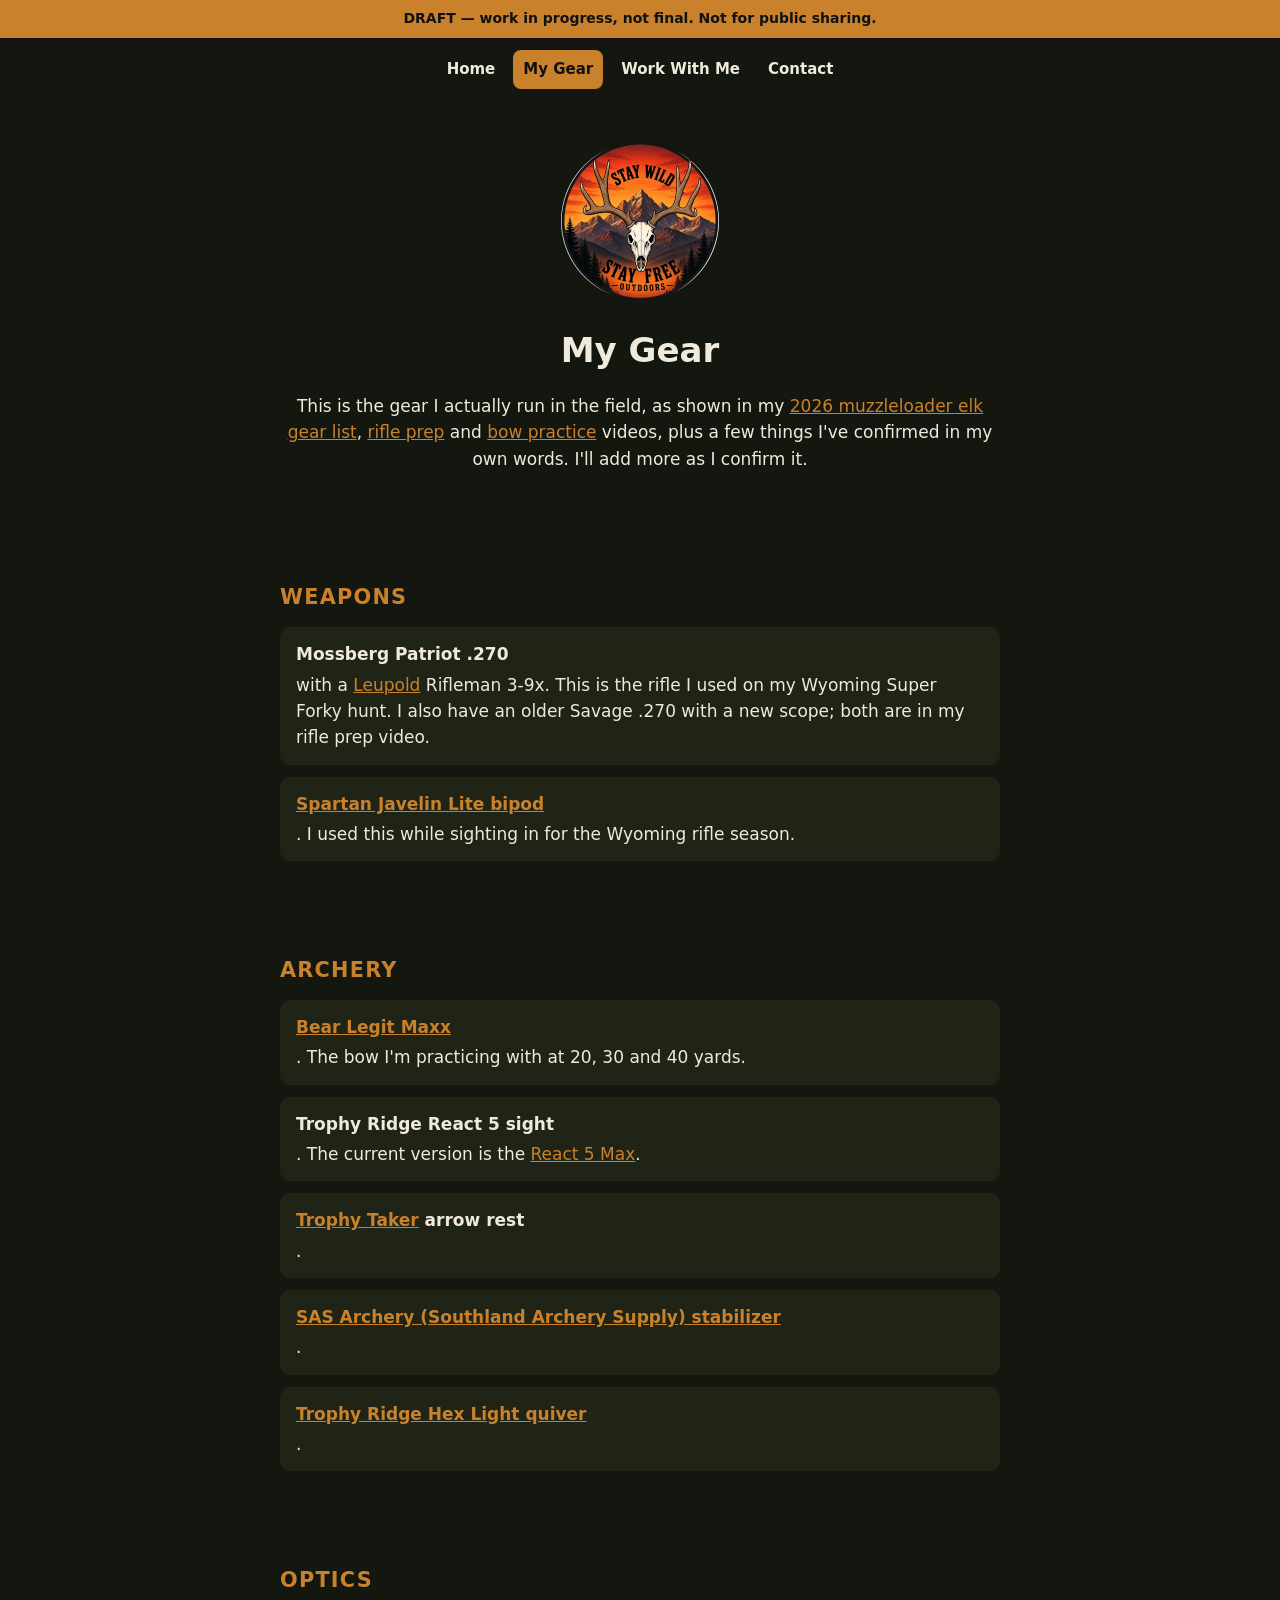
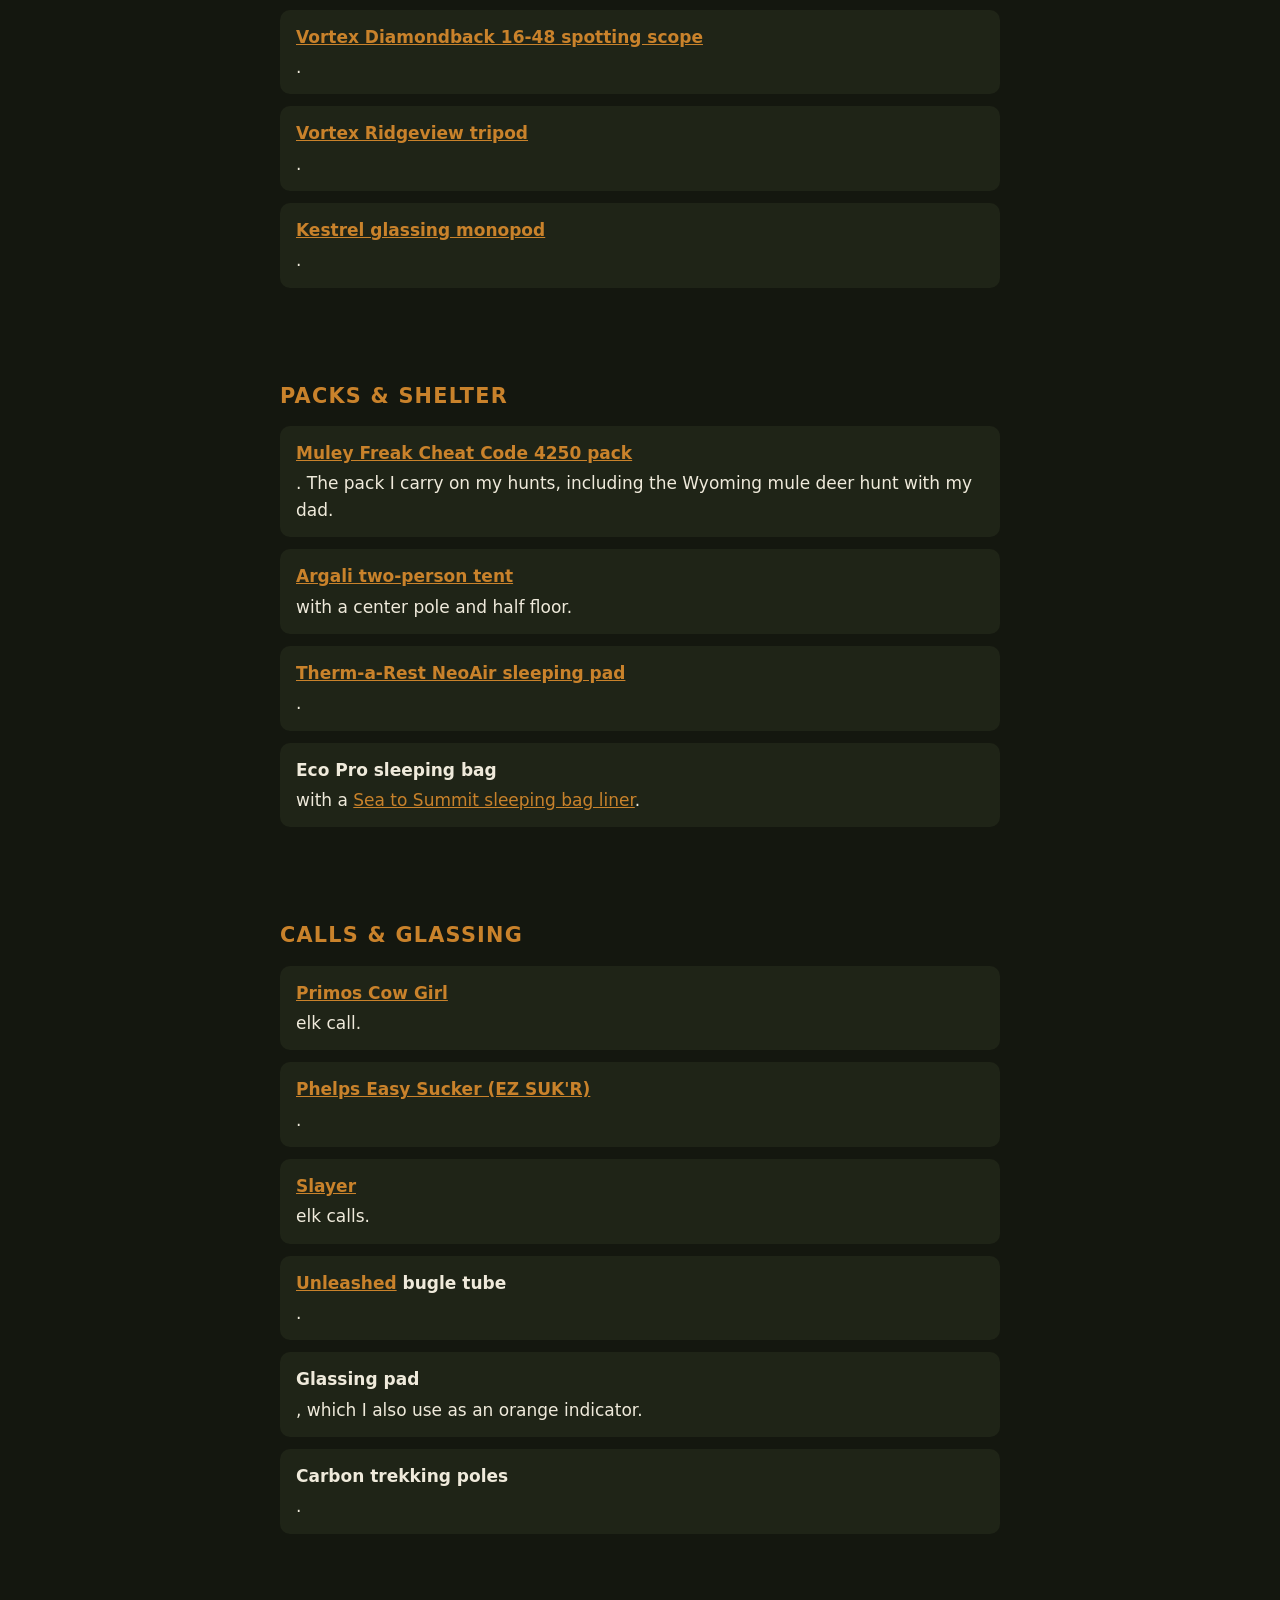
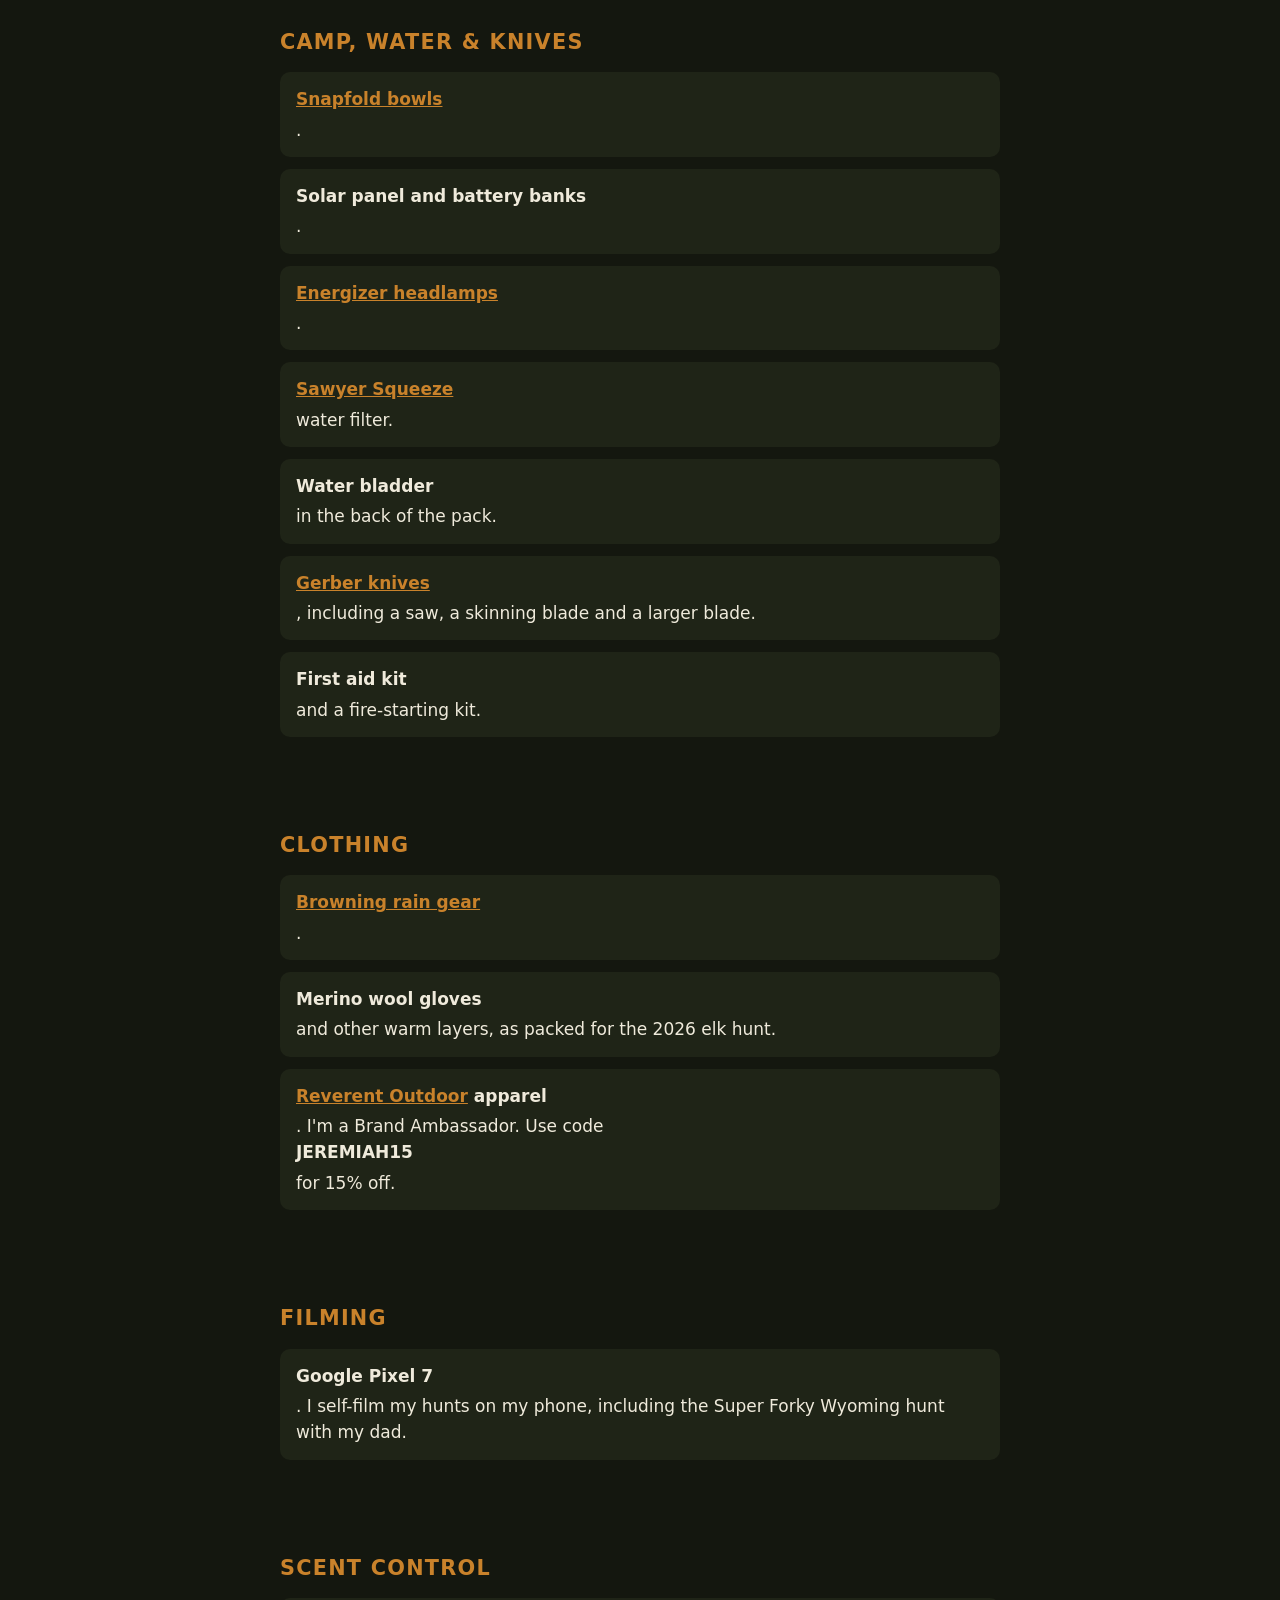
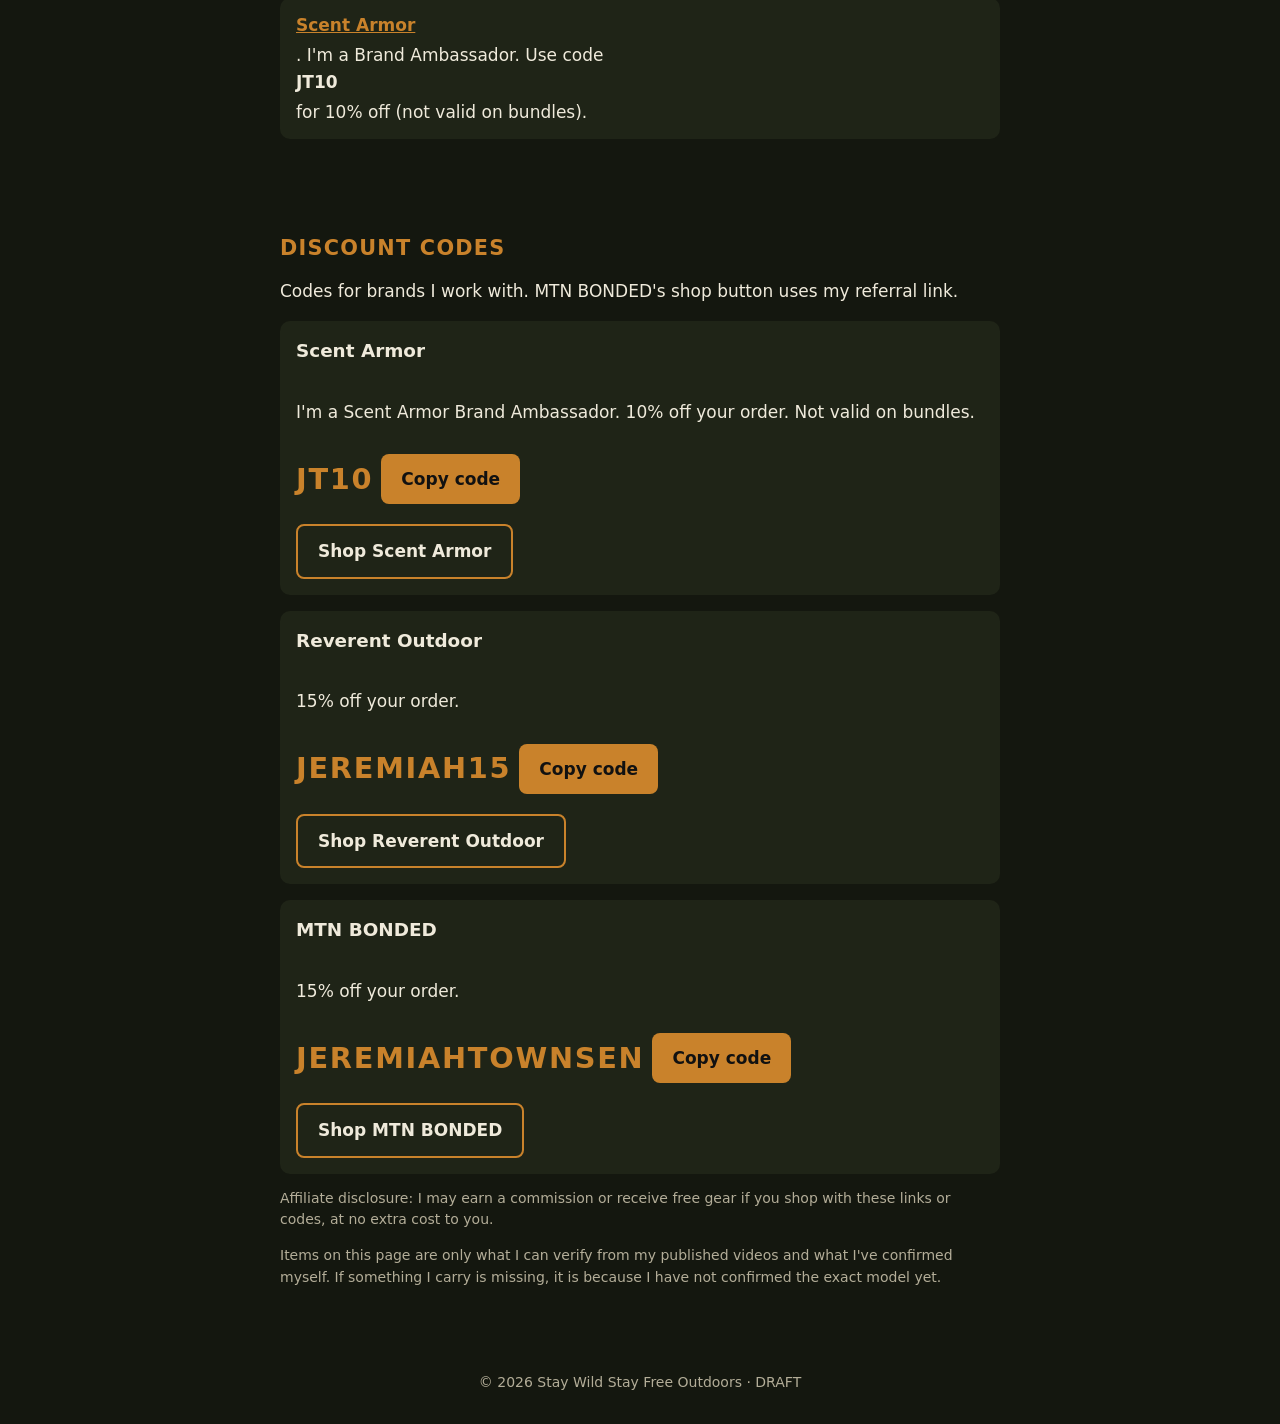
==== gear.html @ 6580c659 "Add My Gear and Work With Me pages, and tighten the draft site Add gear.html with only field-verifie" ====
<!doctype html>
<html lang="en"><head>
<meta charset="utf-8">
<meta name="viewport" content="width=device-width,initial-scale=1">
<meta name="robots" content="noindex">
<title>My Gear — Stay Wild Stay Free Outdoors — DRAFT</title>
<meta name="description" content="The rifle, bow, pack, optics and camp gear Jeremiah Townsend actually uses on DIY elk and mule deer hunts.">
<link rel="icon" href="img/favicon.ico" sizes="any">
<link rel="icon" type="image/png" href="img/favicon-32.png" sizes="32x32">
<link rel="apple-touch-icon" href="img/apple-touch-icon.png">
<link rel="stylesheet" href="styles.css">
<meta property="og:type" content="website">
<meta property="og:title" content="My Gear — Stay Wild Stay Free Outdoors — DRAFT">
<meta property="og:description" content="The rifle, bow, pack, optics and camp gear Jeremiah Townsend actually uses on DIY elk and mule deer hunts.">
<meta property="og:url" content="https://jeremiahtownsend50-ui.github.io/swsf-site/gear.html">
<meta property="og:image" content="https://jeremiahtownsend50-ui.github.io/swsf-site/img/og.jpg">
<meta name="twitter:card" content="summary_large_image">
<meta name="twitter:title" content="My Gear — Stay Wild Stay Free Outdoors — DRAFT">
<meta name="twitter:description" content="The rifle, bow, pack, optics and camp gear Jeremiah Townsend actually uses on DIY elk and mule deer hunts.">
<meta name="twitter:image" content="https://jeremiahtownsend50-ui.github.io/swsf-site/img/og.jpg">
</head><body>
<div class="draft">DRAFT — work in progress, not final. Not for public sharing.</div>
<nav class="nav" aria-label="Main">
<a href="index.html">Home</a>
<a href="gear.html" aria-current="page">My Gear</a>
<a href="sponsors.html">Work With Me</a>
<a href="index.html#contact">Contact</a>
</nav>
<header class="page brand-mark">
<picture>
<source type="image/webp" srcset="img/logo.webp">
<img src="img/logo.jpg" alt="Stay Wild Stay Free Outdoors logo" width="320" height="320">
</picture>
<h1>My Gear</h1>
<p>This is the gear I actually run in the field, as shown in my <a href="https://www.youtube.com/watch?v=Pawm9OdRmcU">2026 muzzleloader elk gear list</a>, <a href="https://www.youtube.com/watch?v=yrJYwgdZCUI">rifle prep</a> and <a href="https://www.youtube.com/watch?v=UMxzw-FDoP0">bow practice</a> videos, plus a few things I've confirmed in my own words. I'll add more as I confirm it.</p>
</header>

<section id="weapons"><h2>Weapons</h2>
<ul class="gear-list">
<li><strong>Mossberg Patriot .270</strong> with a <a href="https://www.leupold.com/">Leupold</a> Rifleman 3-9x. This is the rifle I used on my Wyoming Super Forky hunt. I also have an older Savage .270 with a new scope; both are in my rifle prep video.</li>
<li><strong><a href="https://javelinbipod.com/products/javelin-lite">Spartan Javelin Lite bipod</a></strong>. I used this while sighting in for the Wyoming rifle season.</li>
</ul>
</section>

<section id="archery"><h2>Archery</h2>
<ul class="gear-list">
<li><strong><a href="https://www.beararchery.com/products/bear-archery-legit-maxx-rth-compound-bow">Bear Legit Maxx</a></strong>. The bow I'm practicing with at 20, 30 and 40 yards.</li>
<li><strong>Trophy Ridge React 5 sight</strong>. The current version is the <a href="https://www.beararchery.com/products/trophy-ridge-react-5-max-bow-sight">React 5 Max</a>.</li>
<li><strong><a href="https://trophytaker.com/">Trophy Taker</a> arrow rest</strong>.</li>
<li><strong><a href="https://www.southlandarchery.com/collections/bow-stabilizers">SAS Archery (Southland Archery Supply) stabilizer</a></strong>.</li>
<li><strong><a href="https://www.beararchery.com/products/trophy-ridge-hex-light-arrow-quiver">Trophy Ridge Hex Light quiver</a></strong>.</li>
</ul>
</section>

<section id="optics"><h2>Optics</h2>
<ul class="gear-list">
<li><strong><a href="https://vortexoptics.com/diamondback-hd-16-48x65-straight.html">Vortex Diamondback 16-48 spotting scope</a></strong>.</li>
<li><strong><a href="https://vortexoptics.com/ridgeview-carbon-tripod.html">Vortex Ridgeview tripod</a></strong>.</li>
<li><strong><a href="https://kestrelglassingsystems.com/kestrel-system/">Kestrel glassing monopod</a></strong>.</li>
</ul>
</section>

<section id="packs"><h2>Packs &amp; Shelter</h2>
<ul class="gear-list">
<li><strong><a href="https://muleyfreak.com/products/cheat-code-hunting-backpack">Muley Freak Cheat Code 4250 pack</a></strong>. The pack I carry on my hunts, including the Wyoming mule deer hunt with my dad.</li>
<li><strong><a href="https://argalioutdoors.com/products/rincon-2p-tent">Argali two-person tent</a></strong> with a center pole and half floor.</li>
<li><strong><a href="https://cascadedesigns.com/collections/sleeping-pads-neoair">Therm-a-Rest NeoAir sleeping pad</a></strong>.</li>
<li><strong>Eco Pro sleeping bag</strong> with a <a href="https://seatosummit.com/collections/sleeping-bag-liners">Sea to Summit sleeping bag liner</a>.</li>
</ul>
</section>

<section id="calls"><h2>Calls &amp; Glassing</h2>
<ul class="gear-list">
<li><strong><a href="https://www.primos.com/products/cow-girl-elk-call">Primos Cow Girl</a></strong> elk call.</li>
<li><strong><a href="https://phelpsgamecalls.com/collections/ez-sukr">Phelps Easy Sucker (EZ SUK'R)</a></strong>.</li>
<li><strong><a href="https://www.slayercalls.com/">Slayer</a></strong> elk calls.</li>
<li><strong><a href="https://unleashedoutdoors.com/">Unleashed</a> bugle tube</strong>.</li>
<li><strong>Glassing pad</strong>, which I also use as an orange indicator.</li>
<li><strong>Carbon trekking poles</strong>.</li>
</ul>
</section>

<section id="camp"><h2>Camp, Water &amp; Knives</h2>
<ul class="gear-list">
<li><strong><a href="https://coghlans.com/products/snapfold-bowls">Snapfold bowls</a></strong>.</li>
<li><strong>Solar panel and battery banks</strong>.</li>
<li><strong><a href="https://energizer.com/lightings/">Energizer headlamps</a></strong>.</li>
<li><strong><a href="https://www.sawyer.com/product/squeeze-water-filter-system">Sawyer Squeeze</a></strong> water filter.</li>
<li><strong>Water bladder</strong> in the back of the pack.</li>
<li><strong><a href="https://gerbergear.com/">Gerber knives</a></strong>, including a saw, a skinning blade and a larger blade.</li>
<li><strong>First aid kit</strong> and a fire-starting kit.</li>
</ul>
</section>

<section id="clothing"><h2>Clothing</h2>
<ul class="gear-list">
<li><strong><a href="https://www.browning.com/">Browning rain gear</a></strong>.</li>
<li><strong>Merino wool gloves</strong> and other warm layers, as packed for the 2026 elk hunt.</li>
<li><strong><a href="https://reverentoutdoor.com">Reverent Outdoor</a> apparel</strong>. I'm a Brand Ambassador. Use code <strong>JEREMIAH15</strong> for 15% off.</li>
</ul>
</section>

<section id="filming"><h2>Filming</h2>
<ul class="gear-list">
<li><strong>Google Pixel 7</strong>. I self-film my hunts on my phone, including the Super Forky Wyoming hunt with my dad.</li>
</ul>
</section>

<section id="scent"><h2>Scent Control</h2>
<ul class="gear-list">
<li><strong><a href="https://scentarmor.com">Scent Armor</a></strong>. I'm a Brand Ambassador. Use code <strong>JT10</strong> for 10% off (not valid on bundles).</li>
</ul>
</section>

<section id="codes"><h2>Discount Codes</h2>
<p>Codes for brands I work with. MTN BONDED's shop button uses my referral link.</p>
<div class="grid codes">
<div class="box code-card">
<h3>Scent Armor</h3>
<p>I'm a Scent Armor Brand Ambassador. 10% off your order. Not valid on bundles.</p>
<div class="code-row">
<div class="code">JT10</div>
<button type="button" class="btn" data-code="JT10">Copy code</button>
</div>
<a class="btn alt shop" href="https://scentarmor.com">Shop Scent Armor</a>
</div>
<div class="box code-card">
<h3>Reverent Outdoor</h3>
<p>15% off your order.</p>
<div class="code-row">
<div class="code">JEREMIAH15</div>
<button type="button" class="btn" data-code="JEREMIAH15">Copy code</button>
</div>
<a class="btn alt shop" href="https://reverentoutdoor.com">Shop Reverent Outdoor</a>
</div>
<div class="box code-card">
<h3>MTN BONDED</h3>
<p>15% off your order.</p>
<div class="code-row">
<div class="code">JEREMIAHTOWNSEN</div>
<button type="button" class="btn" data-code="JEREMIAHTOWNSEN">Copy code</button>
</div>
<a class="btn alt shop" href="https://mtnbonded.com/?ref=JEREMIAHTOWNSEND">Shop MTN BONDED</a>
</div>
</div>
<p class="small">Affiliate disclosure: I may earn a commission or receive free gear if you shop with these links or codes, at no extra cost to you.</p>

<p class="small note">Items on this page are only what I can verify from my published videos and what I've confirmed myself. If something I carry is missing, it is because I have not confirmed the exact model yet.</p>
</section>
<footer>© 2026 Stay Wild Stay Free Outdoors · DRAFT</footer>
<script>
document.querySelectorAll("[data-code]").forEach(function(btn){
  btn.addEventListener("click", function(){
    var code = btn.getAttribute("data-code");
    var label = btn.textContent;
    function done(){
      btn.textContent = "Copied!";
      btn.setAttribute("aria-live", "polite");
      setTimeout(function(){ btn.textContent = label; }, 1600);
    }
    function fallback(){
      var ta = document.createElement("textarea");
      ta.value = code;
      ta.setAttribute("readonly", "");
      ta.style.position = "fixed";
      ta.style.left = "-9999px";
      document.body.appendChild(ta);
      ta.select();
      try { if (document.execCommand("copy")) done(); } catch (e) {}
      document.body.removeChild(ta);
    }
    if (navigator.clipboard && navigator.clipboard.writeText) {
      navigator.clipboard.writeText(code).then(done).catch(fallback);
    } else {
      fallback();
    }
  });
});
</script>
</body></html>
---- styles.css ----
/* Stay Wild Stay Free Outdoors — shared draft styles */
:root{--bg:#14170f;--card:#1f2417;--ink:#efeadb;--mute:#b3ad98;--acc:#c9822b}
*{box-sizing:border-box}
body{margin:0;font:17px/1.55 system-ui,sans-serif;background:var(--bg);color:var(--ink)}
.draft{background:var(--acc);color:#111;text-align:center;padding:8px 12px;font-weight:700;font-size:14px}
.nav{display:flex;flex-wrap:wrap;justify-content:center;gap:4px 8px;padding:12px 20px;max-width:760px;margin:auto}
.nav a{color:var(--ink);text-decoration:none;font-weight:700;font-size:15px;padding:8px 10px;border-radius:8px}
.nav a:hover{color:var(--acc)}
.nav a[aria-current="page"]{color:#111;background:var(--acc)}
section,header.page{padding:40px 20px;max-width:760px;margin:auto}
h1,h2{line-height:1.15}
h2{color:var(--acc);text-transform:uppercase;letter-spacing:.06em;font-size:1.3rem}
h3{margin:0 0 8px;font-size:1.15rem}
.hero{text-align:center;padding:30px 20px 40px;max-width:760px;margin:auto}
.hero img,.brand-mark img{width:min(320px,80%);height:auto}
.brand-mark{text-align:center;padding:24px 20px 0;max-width:760px;margin:auto}
.brand-mark img{width:min(160px,50%)}
.btn{display:inline-block;background:var(--acc);color:#111;padding:12px 20px;border-radius:8px;font:inherit;font-weight:700;text-decoration:none;margin:6px 4px;border:0;cursor:pointer}
.btn.alt{background:transparent;color:var(--ink);border:2px solid var(--acc)}
.grid{display:grid;gap:16px;grid-template-columns:1fr}
@media(min-width:600px){.grid{grid-template-columns:1fr 1fr}}
.card{background:var(--card);border-radius:10px;overflow:hidden;color:inherit;text-decoration:none;display:block;padding:0}
.card img{width:100%;height:auto;display:block;aspect-ratio:16/9;object-fit:cover;background:#2a3122}
.card span{display:block;padding:10px 12px;font-size:15px}
.box{background:var(--card);border-radius:10px;padding:16px}
.code{font-size:clamp(1.15rem,4.5vw,1.8rem);font-weight:800;color:var(--acc);letter-spacing:.06em;overflow-wrap:anywhere}
.codes{grid-template-columns:1fr}
.code-card{display:flex;flex-direction:column;gap:8px}
.code-row{display:flex;flex-wrap:wrap;align-items:center;gap:8px;margin:4px 0}
.code-row .btn{margin:0;min-height:44px}
.code-card .shop{margin:8px 0 0;align-self:flex-start;min-height:44px}
table{width:100%;border-collapse:collapse}
td{padding:8px 0;border-bottom:1px solid #333}
td:last-child{text-align:right;font-weight:700}
td.date{font-weight:400;color:var(--mute);font-size:14px;text-align:right;white-space:nowrap}
.small{color:var(--mute);font-size:14px}
a{color:var(--acc)}
footer{text-align:center;padding:30px 20px;color:var(--mute);font-size:14px}
.gear-list{list-style:none;margin:0;padding:0;display:grid;gap:12px}
.gear-list li{background:var(--card);border-radius:10px;padding:14px 16px}
.gear-list strong{display:block;margin-bottom:4px}
.note{margin-top:8px}
.offer-list,.plain-list{padding-left:1.2em}
.offer-list li,.plain-list li{margin:8px 0}
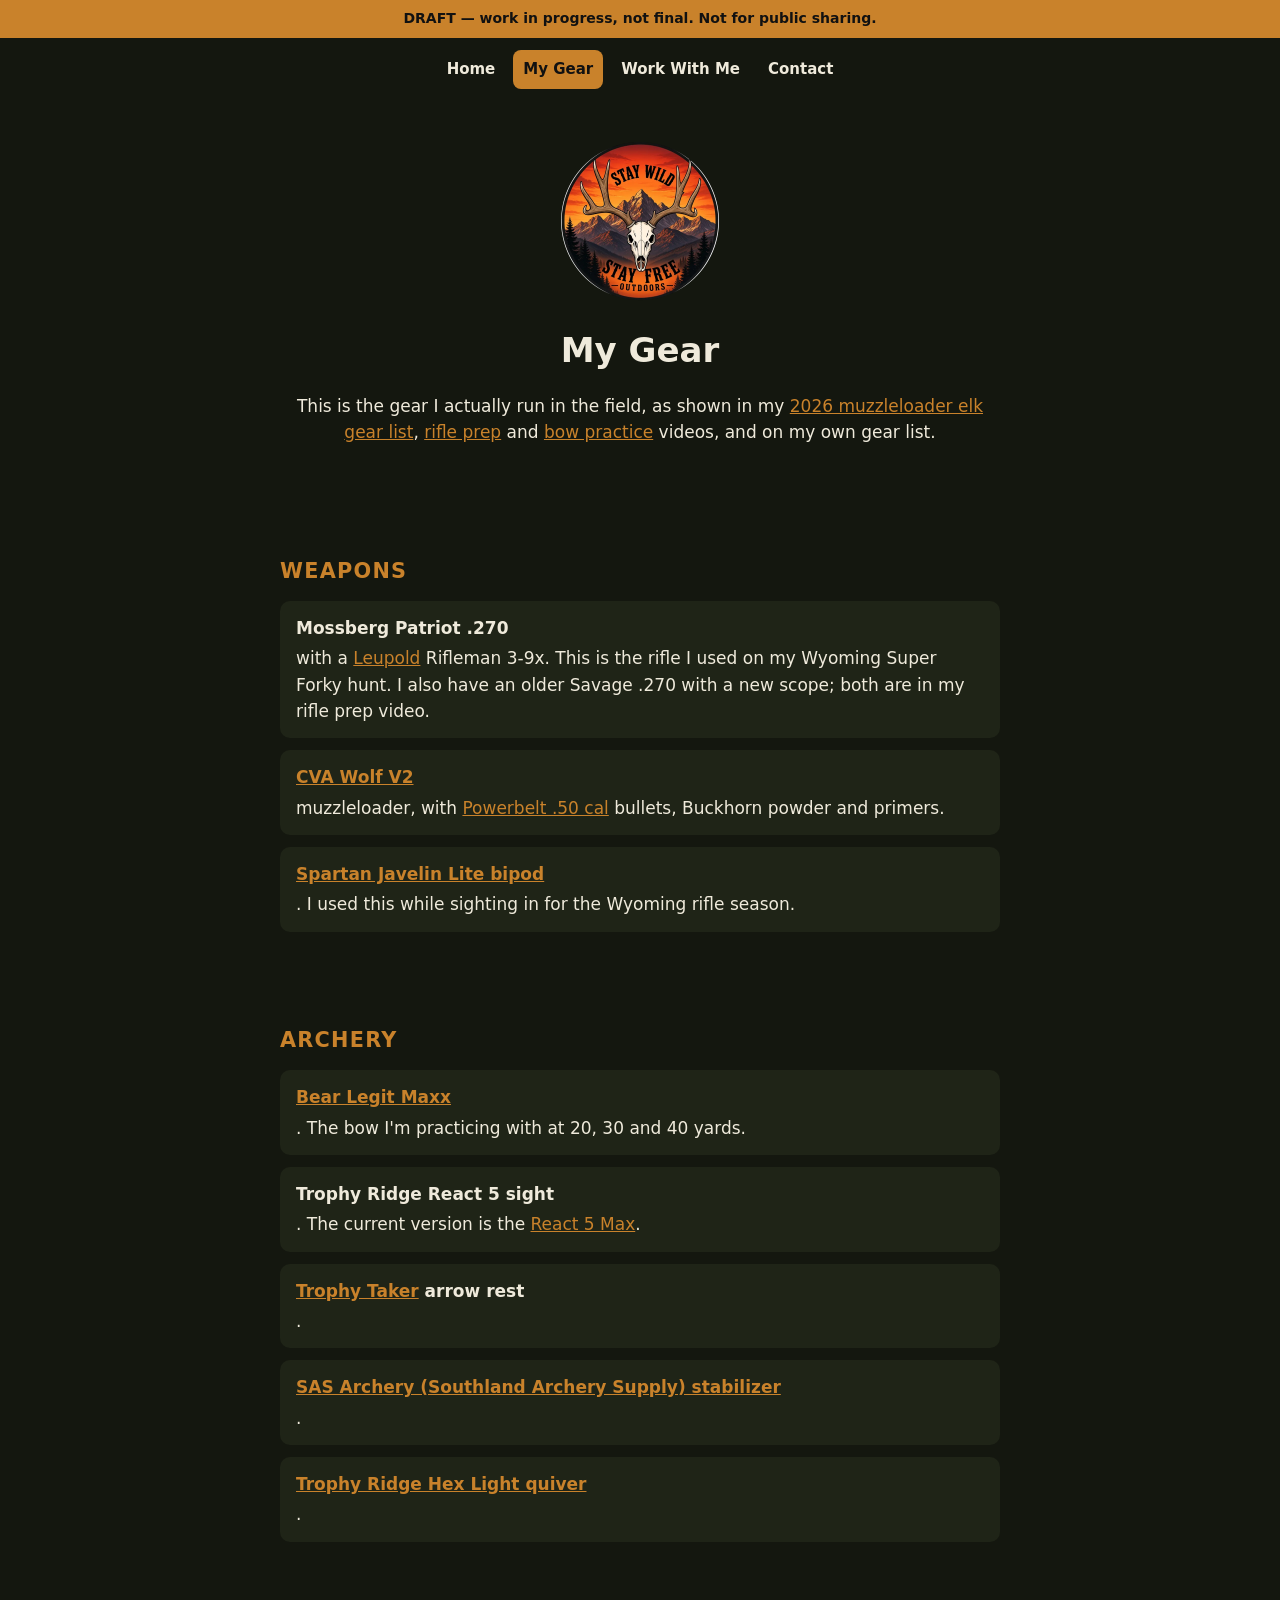
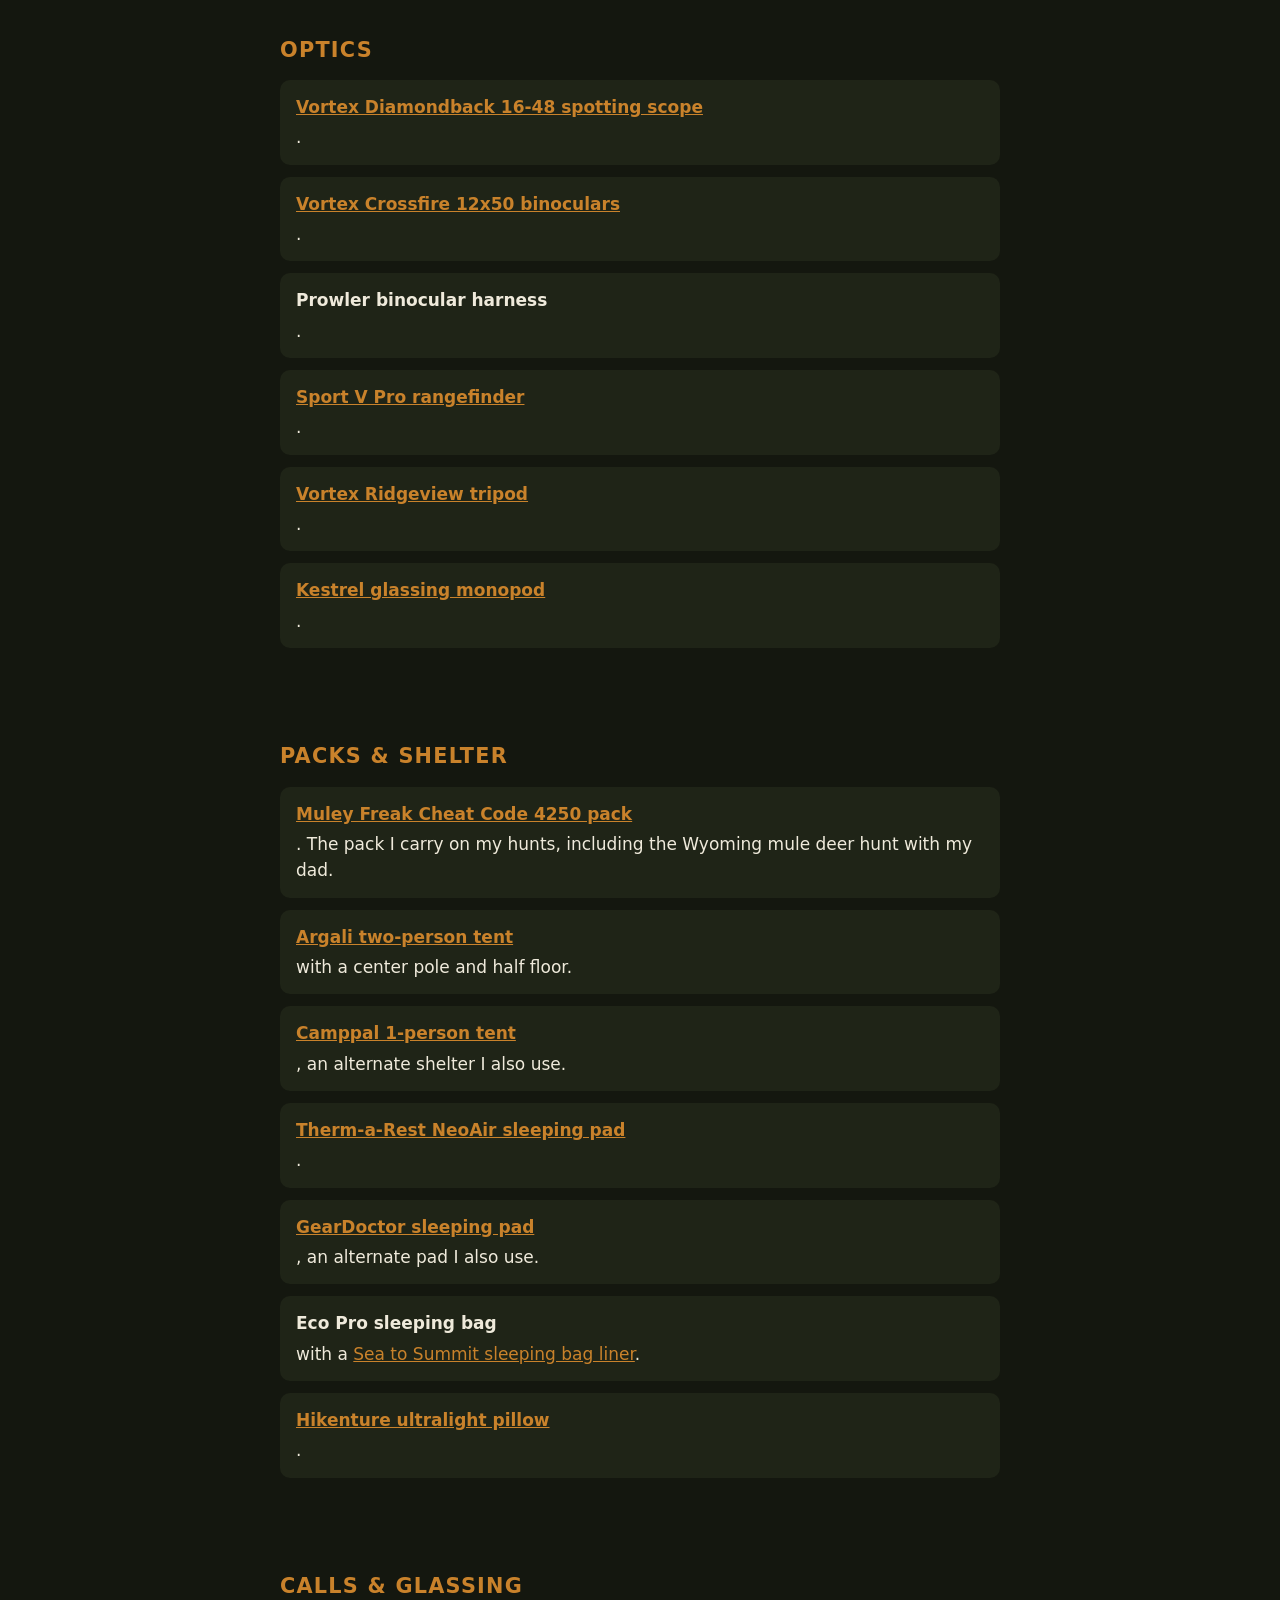
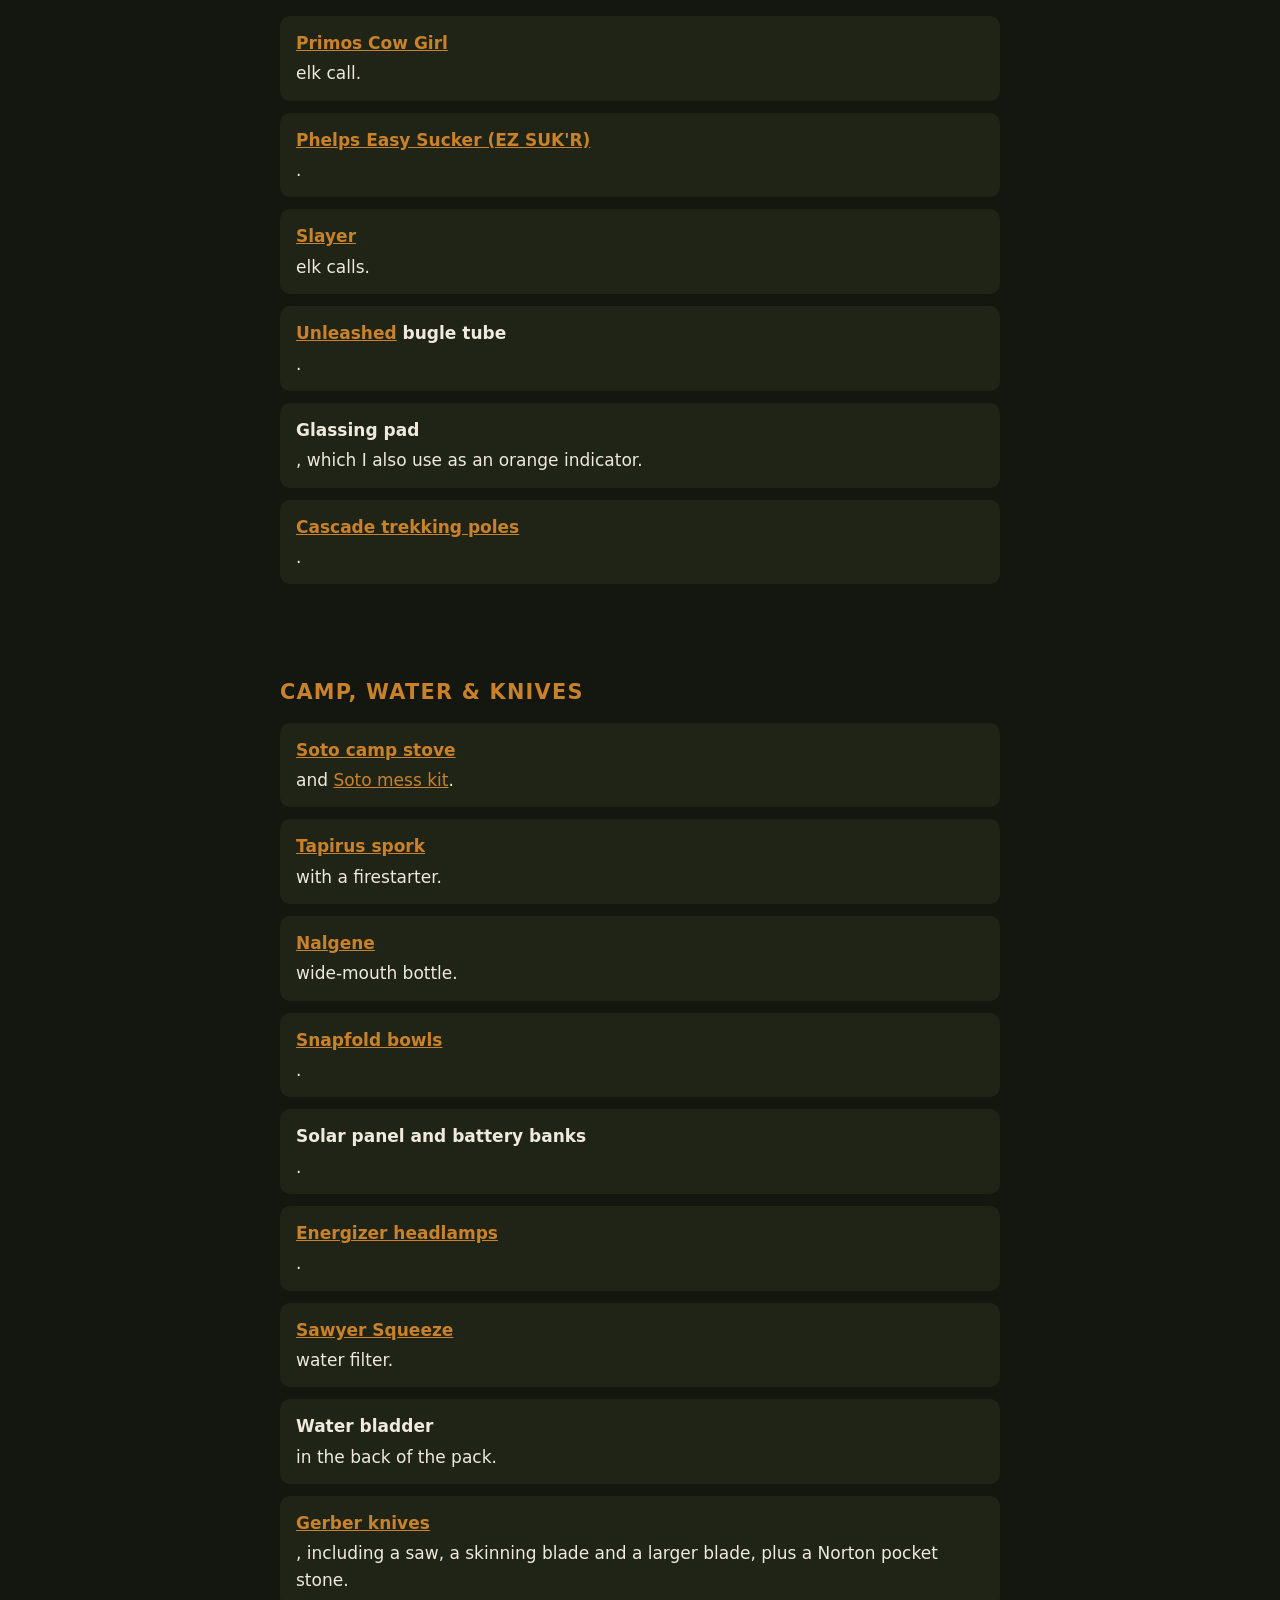
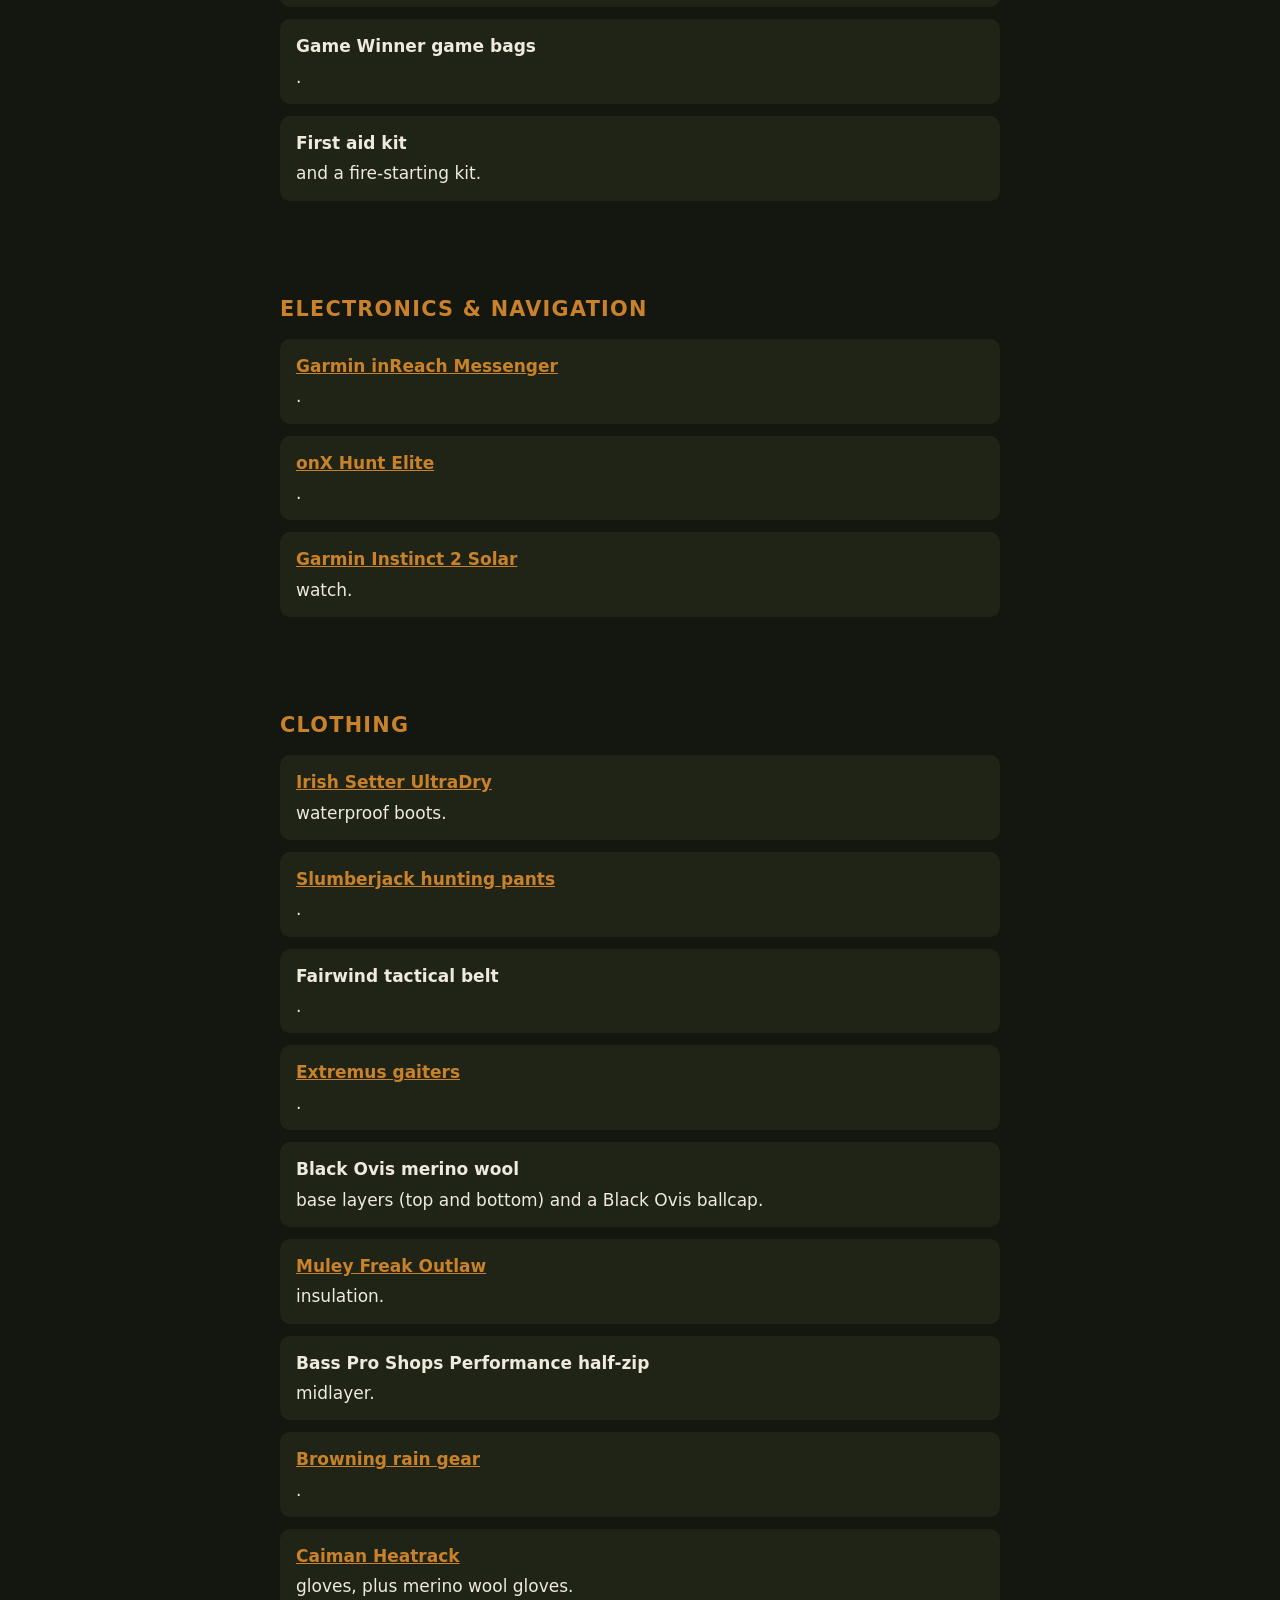
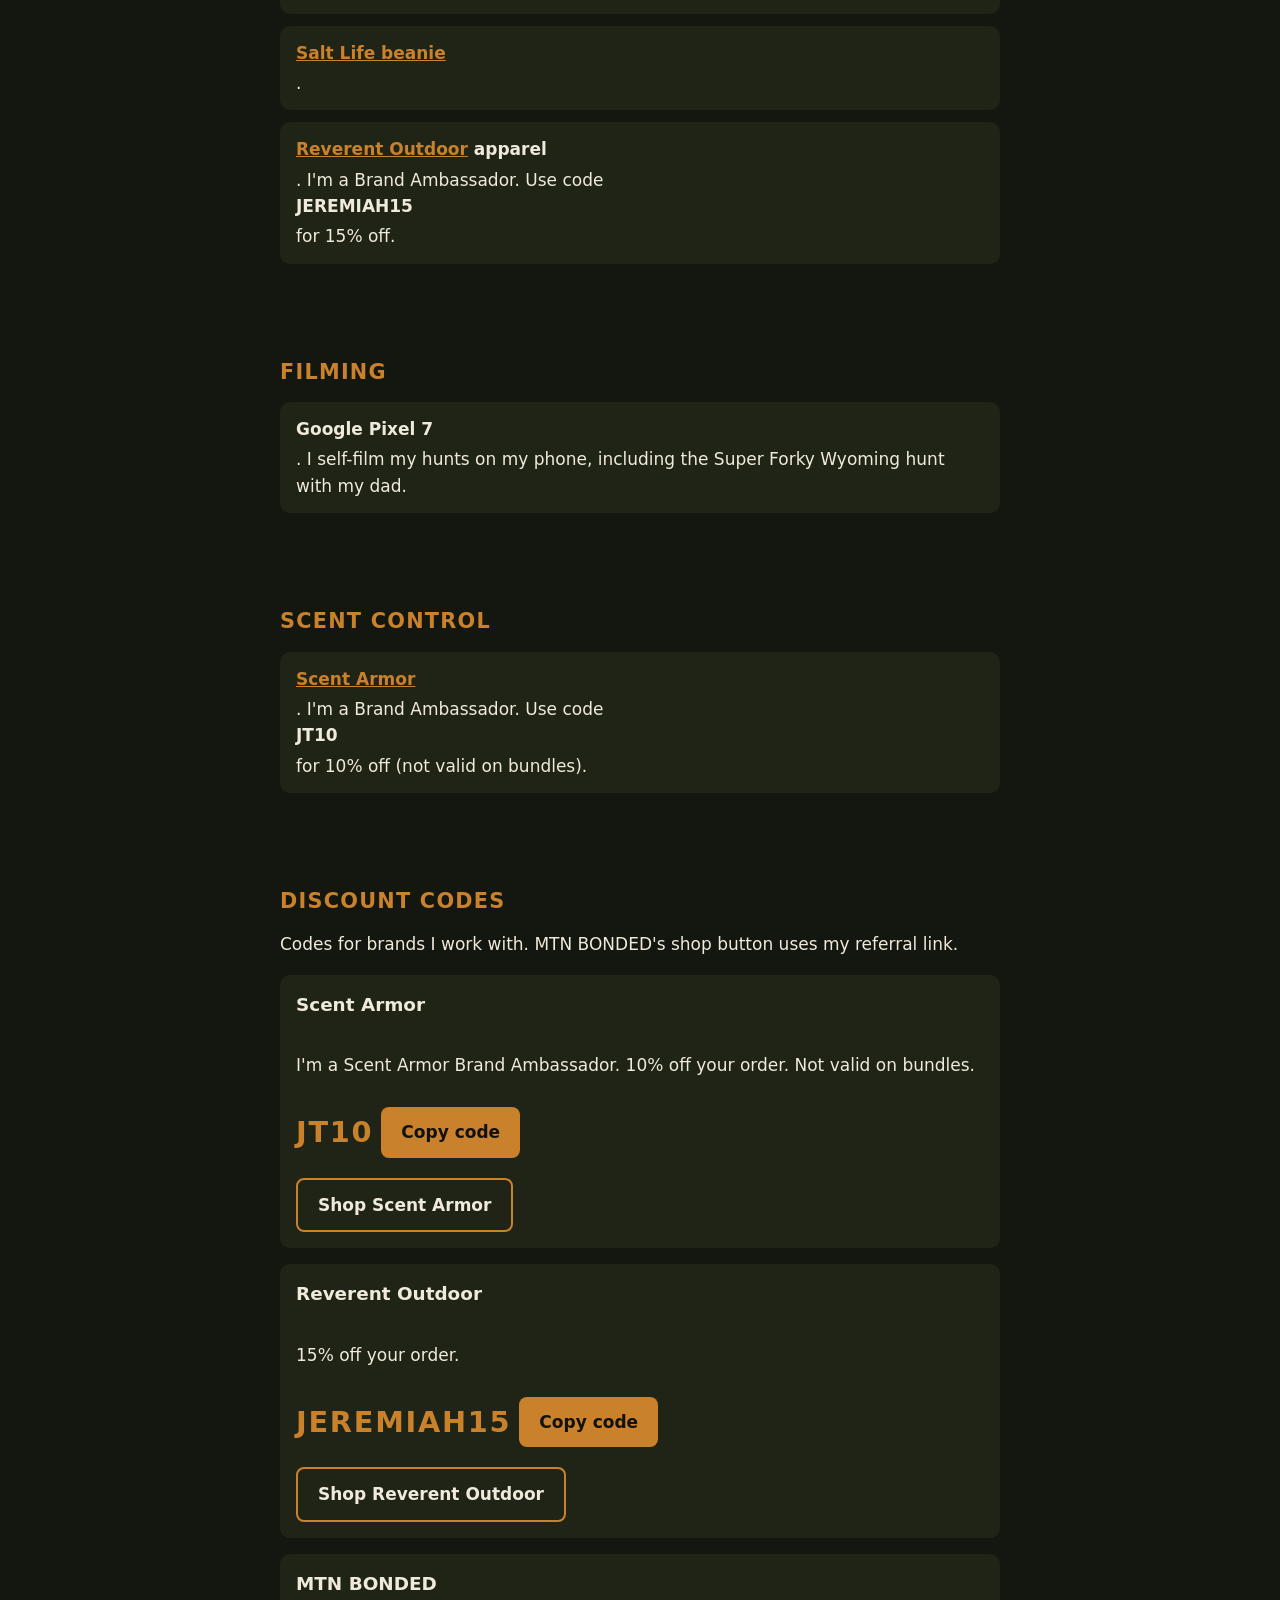
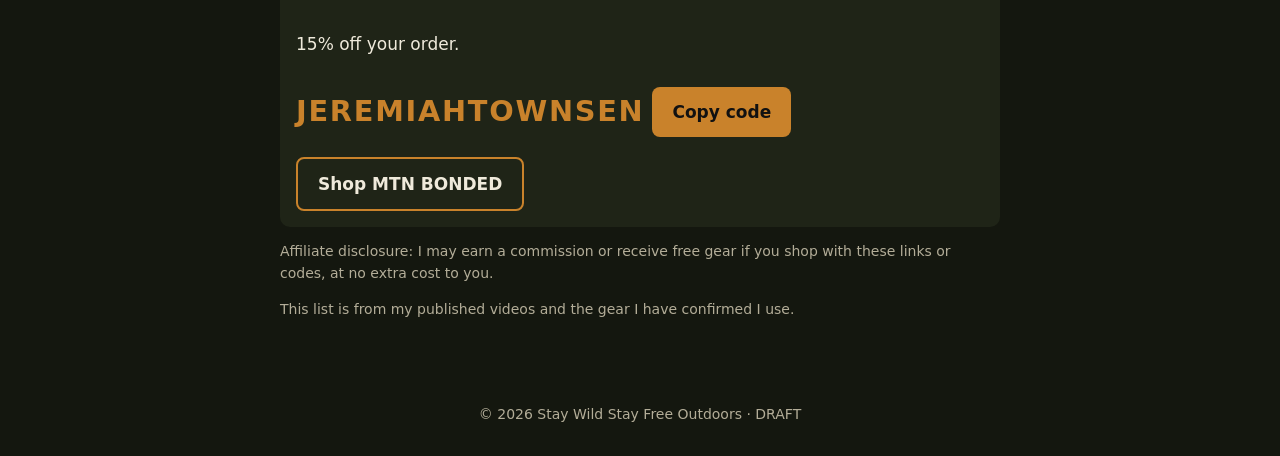
==== commit b95f859f: "Add confirmed field gear to the My Gear page Include the remaining pack, optics, clothing, camp and " ====
--- a/gear.html
+++ b/gear.html
@@ -32,12 +32,13 @@
 <img src="img/logo.jpg" alt="Stay Wild Stay Free Outdoors logo" width="320" height="320">
 </picture>
 <h1>My Gear</h1>
-<p>This is the gear I actually run in the field, as shown in my <a href="https://www.youtube.com/watch?v=Pawm9OdRmcU">2026 muzzleloader elk gear list</a>, <a href="https://www.youtube.com/watch?v=yrJYwgdZCUI">rifle prep</a> and <a href="https://www.youtube.com/watch?v=UMxzw-FDoP0">bow practice</a> videos, plus a few things I've confirmed in my own words. I'll add more as I confirm it.</p>
+<p>This is the gear I actually run in the field, as shown in my <a href="https://www.youtube.com/watch?v=Pawm9OdRmcU">2026 muzzleloader elk gear list</a>, <a href="https://www.youtube.com/watch?v=yrJYwgdZCUI">rifle prep</a> and <a href="https://www.youtube.com/watch?v=UMxzw-FDoP0">bow practice</a> videos, and on my own gear list.</p>
 </header>
 
 <section id="weapons"><h2>Weapons</h2>
 <ul class="gear-list">
 <li><strong>Mossberg Patriot .270</strong> with a <a href="https://www.leupold.com/">Leupold</a> Rifleman 3-9x. This is the rifle I used on my Wyoming Super Forky hunt. I also have an older Savage .270 with a new scope; both are in my rifle prep video.</li>
+<li><strong><a href="https://bpioutdoors.com/wolf">CVA Wolf V2</a></strong> muzzleloader, with <a href="https://bpioutdoors.com/powerbelt/">Powerbelt .50 cal</a> bullets, Buckhorn powder and primers.</li>
 <li><strong><a href="https://javelinbipod.com/products/javelin-lite">Spartan Javelin Lite bipod</a></strong>. I used this while sighting in for the Wyoming rifle season.</li>
 </ul>
 </section>
@@ -55,6 +56,9 @@
 <section id="optics"><h2>Optics</h2>
 <ul class="gear-list">
 <li><strong><a href="https://vortexoptics.com/diamondback-hd-16-48x65-straight.html">Vortex Diamondback 16-48 spotting scope</a></strong>.</li>
+<li><strong><a href="https://vortexoptics.com/vortex-crossfire-12x50-binocular.html">Vortex Crossfire 12x50 binoculars</a></strong>.</li>
+<li><strong>Prowler binocular harness</strong>.</li>
+<li><strong><a href="https://gogogosport.com/collections/hunting-rangefinder">Sport V Pro rangefinder</a></strong>.</li>
 <li><strong><a href="https://vortexoptics.com/ridgeview-carbon-tripod.html">Vortex Ridgeview tripod</a></strong>.</li>
 <li><strong><a href="https://kestrelglassingsystems.com/kestrel-system/">Kestrel glassing monopod</a></strong>.</li>
 </ul>
@@ -64,8 +68,11 @@
 <ul class="gear-list">
 <li><strong><a href="https://muleyfreak.com/products/cheat-code-hunting-backpack">Muley Freak Cheat Code 4250 pack</a></strong>. The pack I carry on my hunts, including the Wyoming mule deer hunt with my dad.</li>
 <li><strong><a href="https://argalioutdoors.com/products/rincon-2p-tent">Argali two-person tent</a></strong> with a center pole and half floor.</li>
+<li><strong><a href="https://camppal.com/products/professional-high-quality-four-seasons-mountain-tent-for-one-single-person-mt051-solo-backpacker">Camppal 1-person tent</a></strong>, an alternate shelter I also use.</li>
 <li><strong><a href="https://cascadedesigns.com/collections/sleeping-pads-neoair">Therm-a-Rest NeoAir sleeping pad</a></strong>.</li>
+<li><strong><a href="https://geardoctors.com/collections/outdoors-products">GearDoctor sleeping pad</a></strong>, an alternate pad I also use.</li>
 <li><strong>Eco Pro sleeping bag</strong> with a <a href="https://seatosummit.com/collections/sleeping-bag-liners">Sea to Summit sleeping bag liner</a>.</li>
+<li><strong><a href="https://www.hikenture.com/products/hikenture-camping-pillow-with-removable-cover-ultralight-inflatable-pillow">Hikenture ultralight pillow</a></strong>.</li>
 </ul>
 </section>
 
@@ -76,26 +83,47 @@
 <li><strong><a href="https://www.slayercalls.com/">Slayer</a></strong> elk calls.</li>
 <li><strong><a href="https://unleashedoutdoors.com/">Unleashed</a> bugle tube</strong>.</li>
 <li><strong>Glassing pad</strong>, which I also use as an orange indicator.</li>
-<li><strong>Carbon trekking poles</strong>.</li>
+<li><strong><a href="https://cascademountaintech.com/collections/trekking-poles">Cascade trekking poles</a></strong>.</li>
 </ul>
 </section>
 
 <section id="camp"><h2>Camp, Water &amp; Knives</h2>
 <ul class="gear-list">
+<li><strong><a href="https://sotooutdoors.com/product-category/stoves/">Soto camp stove</a></strong> and <a href="https://sotooutdoors.com/product-category/cookware/">Soto mess kit</a>.</li>
+<li><strong><a href="https://tapirusoutdoors.com/spork-tactical/">Tapirus spork</a></strong> with a firestarter.</li>
+<li><strong><a href="https://nalgene.com/water-bottles/wide-mouth/">Nalgene</a></strong> wide-mouth bottle.</li>
 <li><strong><a href="https://coghlans.com/products/snapfold-bowls">Snapfold bowls</a></strong>.</li>
 <li><strong>Solar panel and battery banks</strong>.</li>
 <li><strong><a href="https://energizer.com/lightings/">Energizer headlamps</a></strong>.</li>
 <li><strong><a href="https://www.sawyer.com/product/squeeze-water-filter-system">Sawyer Squeeze</a></strong> water filter.</li>
 <li><strong>Water bladder</strong> in the back of the pack.</li>
-<li><strong><a href="https://gerbergear.com/">Gerber knives</a></strong>, including a saw, a skinning blade and a larger blade.</li>
+<li><strong><a href="https://gerbergear.com/">Gerber knives</a></strong>, including a saw, a skinning blade and a larger blade, plus a Norton pocket stone.</li>
+<li><strong>Game Winner game bags</strong>.</li>
 <li><strong>First aid kit</strong> and a fire-starting kit.</li>
 </ul>
 </section>
 
+
+<section id="electronics"><h2>Electronics &amp; Navigation</h2>
+<ul class="gear-list">
+<li><strong><a href="https://www.garmin.com/en-US/p/793265/">Garmin inReach Messenger</a></strong>.</li>
+<li><strong><a href="https://www.onxmaps.com/hunt/elite">onX Hunt Elite</a></strong>.</li>
+<li><strong><a href="https://www.garmin.com/en-US/p/775697/">Garmin Instinct 2 Solar</a></strong> watch.</li>
+</ul>
+</section>
+
 <section id="clothing"><h2>Clothing</h2>
 <ul class="gear-list">
+<li><strong><a href="https://www.irishsetterboots.com/hunting-boots/">Irish Setter UltraDry</a></strong> waterproof boots.</li>
+<li><strong><a href="https://slumberjack.com/apparel/">Slumberjack hunting pants</a></strong>.</li>
+<li><strong>Fairwind tactical belt</strong>.</li>
+<li><strong><a href="https://www.extremus.com/">Extremus gaiters</a></strong>.</li>
+<li><strong>Black Ovis merino wool</strong> base layers (top and bottom) and a Black Ovis ballcap.</li>
+<li><strong><a href="https://muleyfreak.com/products/outlaw-puffy-jacket">Muley Freak Outlaw</a></strong> insulation.</li>
+<li><strong>Bass Pro Shops Performance half-zip</strong> midlayer.</li>
 <li><strong><a href="https://www.browning.com/">Browning rain gear</a></strong>.</li>
-<li><strong>Merino wool gloves</strong> and other warm layers, as packed for the 2026 elk hunt.</li>
+<li><strong><a href="https://www.caimangloves.com/">Caiman Heatrack</a></strong> gloves, plus merino wool gloves.</li>
+<li><strong><a href="https://saltlife.com/collections/all-hats">Salt Life beanie</a></strong>.</li>
 <li><strong><a href="https://reverentoutdoor.com">Reverent Outdoor</a> apparel</strong>. I'm a Brand Ambassador. Use code <strong>JEREMIAH15</strong> for 15% off.</li>
 </ul>
 </section>
@@ -145,7 +173,7 @@
 </div>
 <p class="small">Affiliate disclosure: I may earn a commission or receive free gear if you shop with these links or codes, at no extra cost to you.</p>
 
-<p class="small note">Items on this page are only what I can verify from my published videos and what I've confirmed myself. If something I carry is missing, it is because I have not confirmed the exact model yet.</p>
+<p class="small note">This list is from my published videos and the gear I have confirmed I use.</p>
 </section>
 <footer>© 2026 Stay Wild Stay Free Outdoors · DRAFT</footer>
 <script>
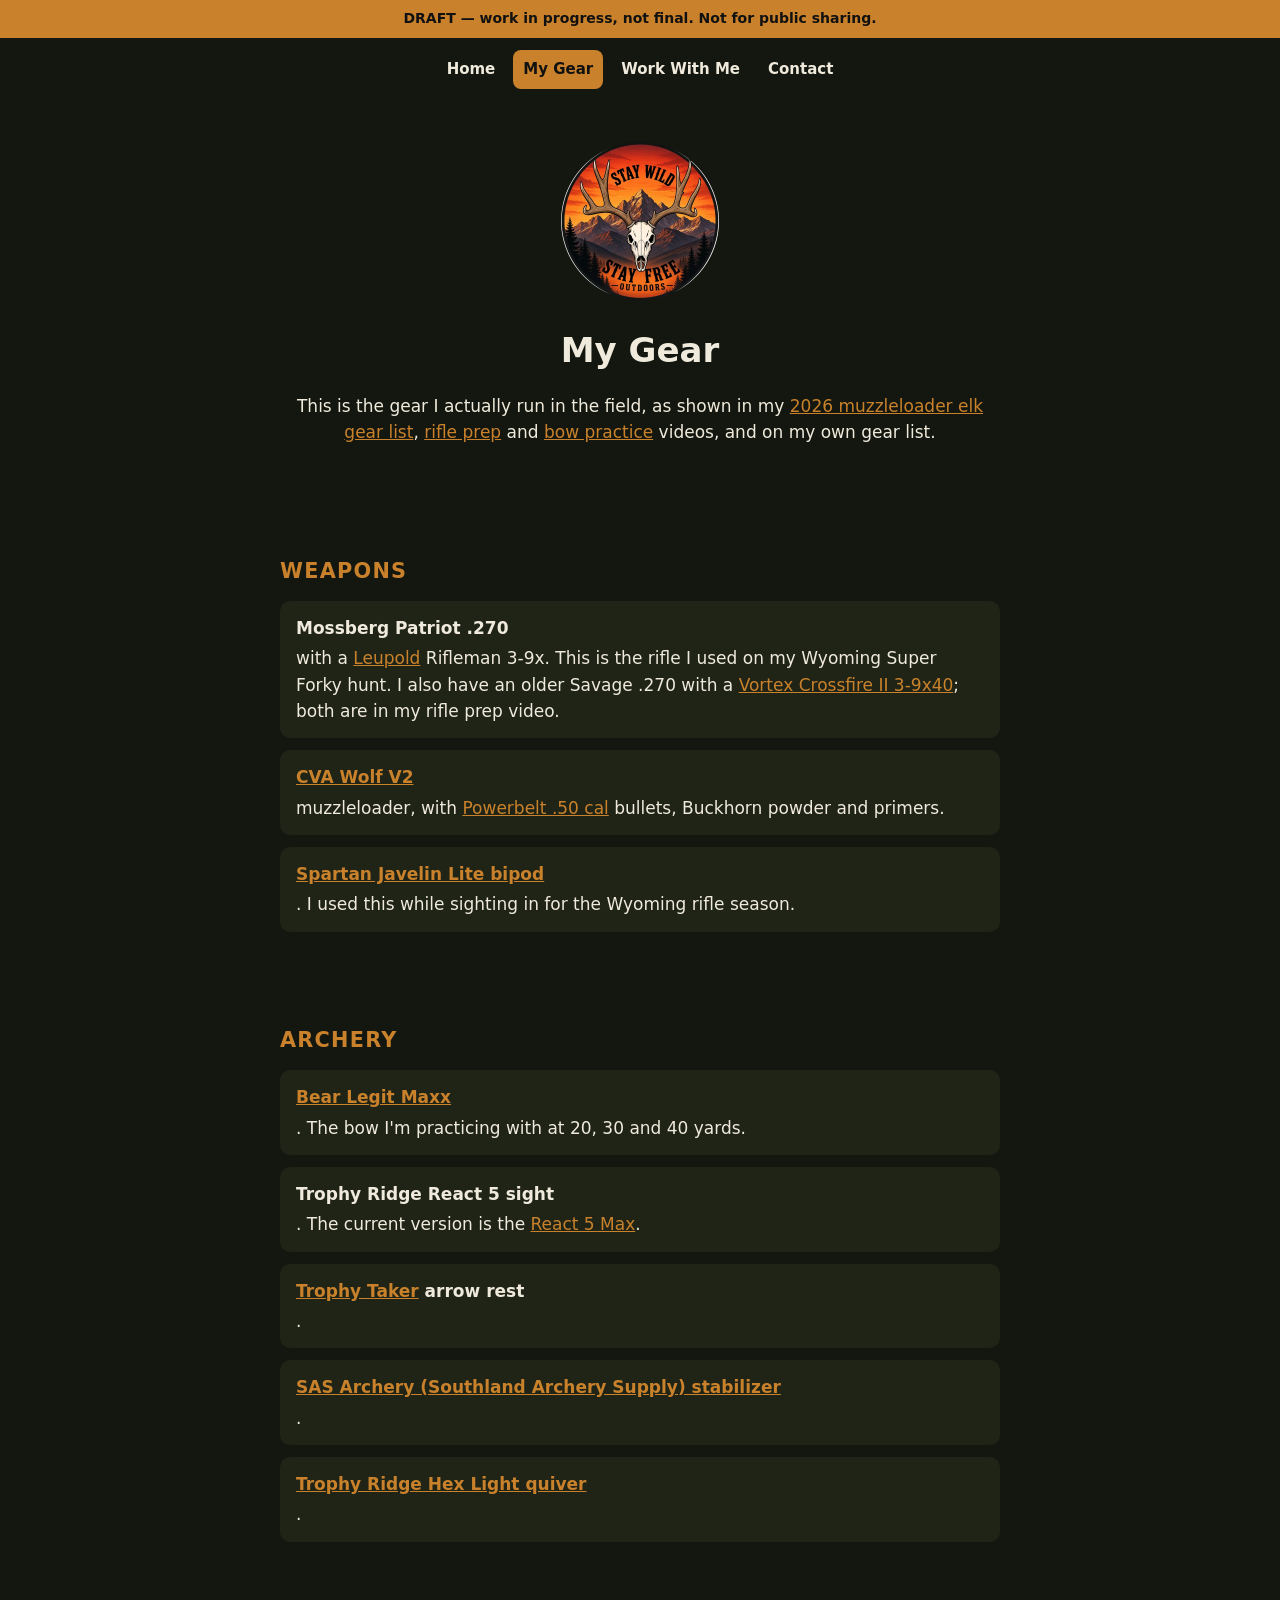
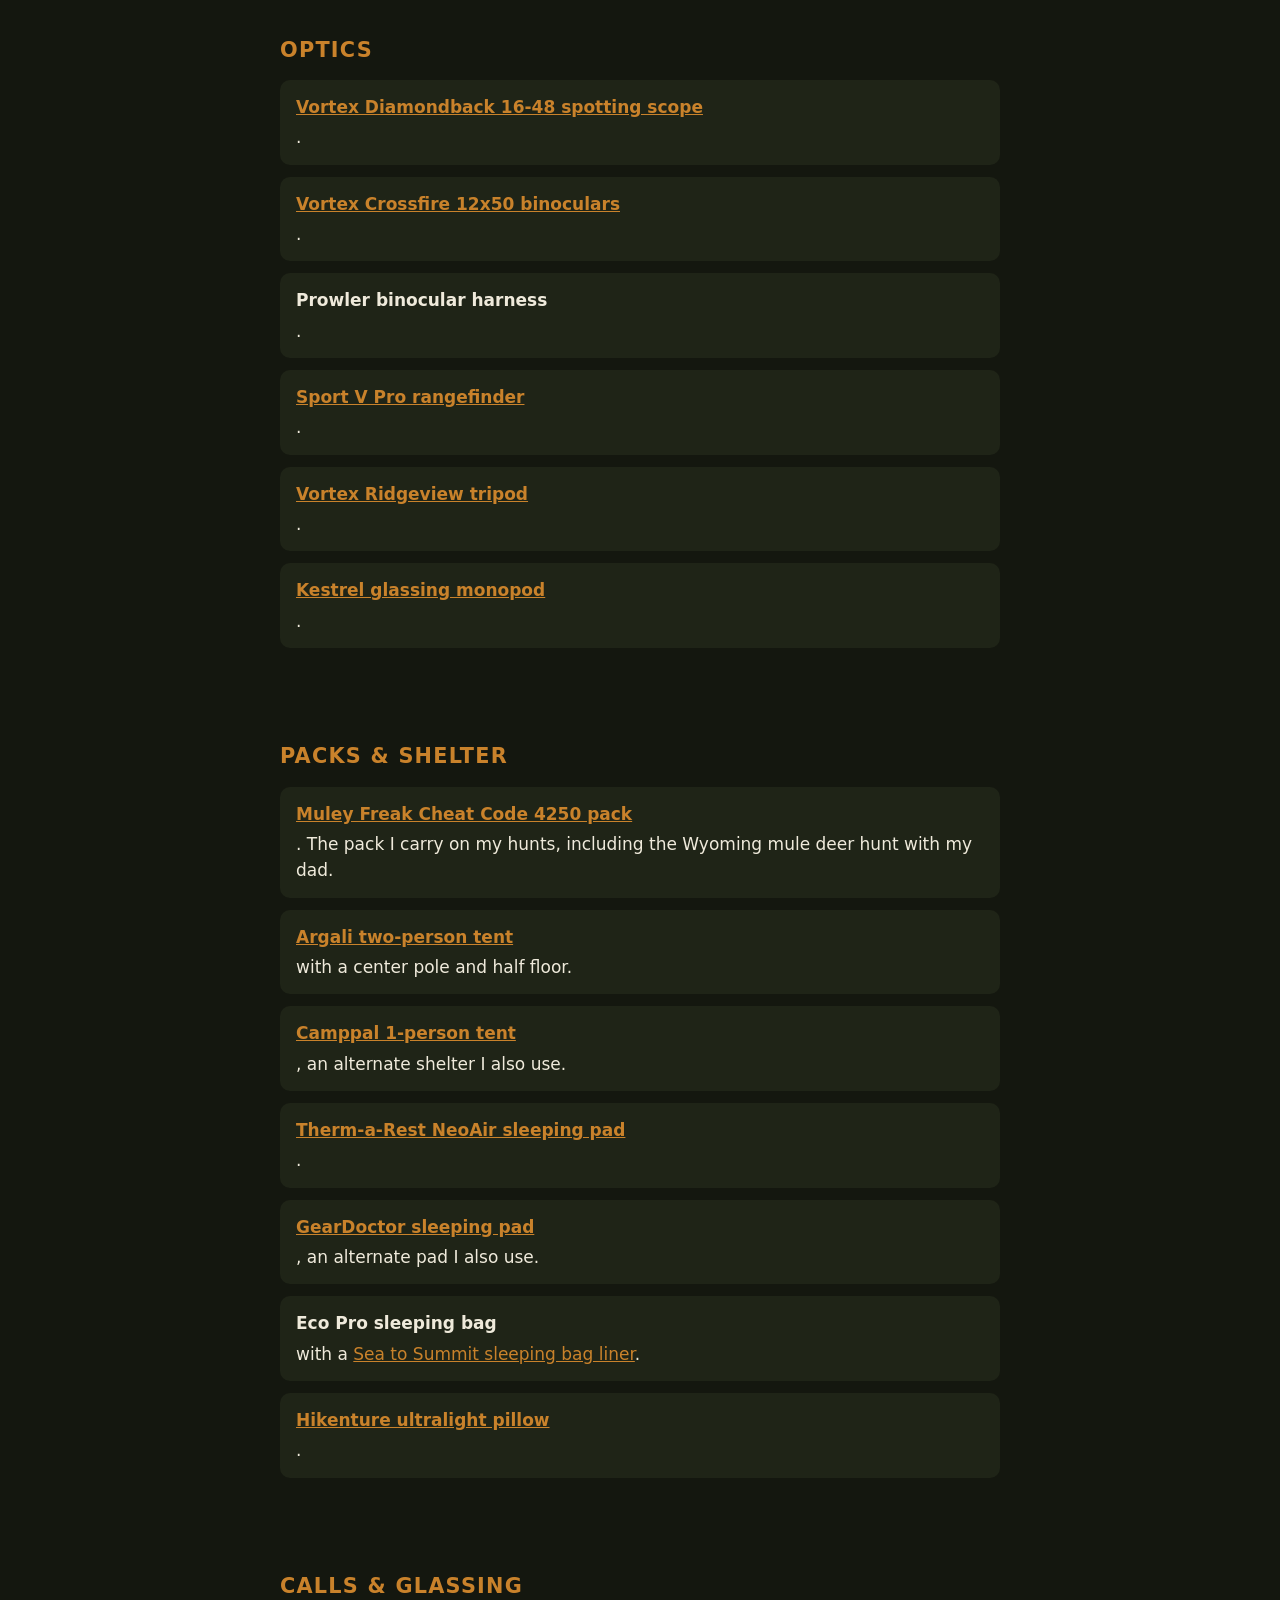
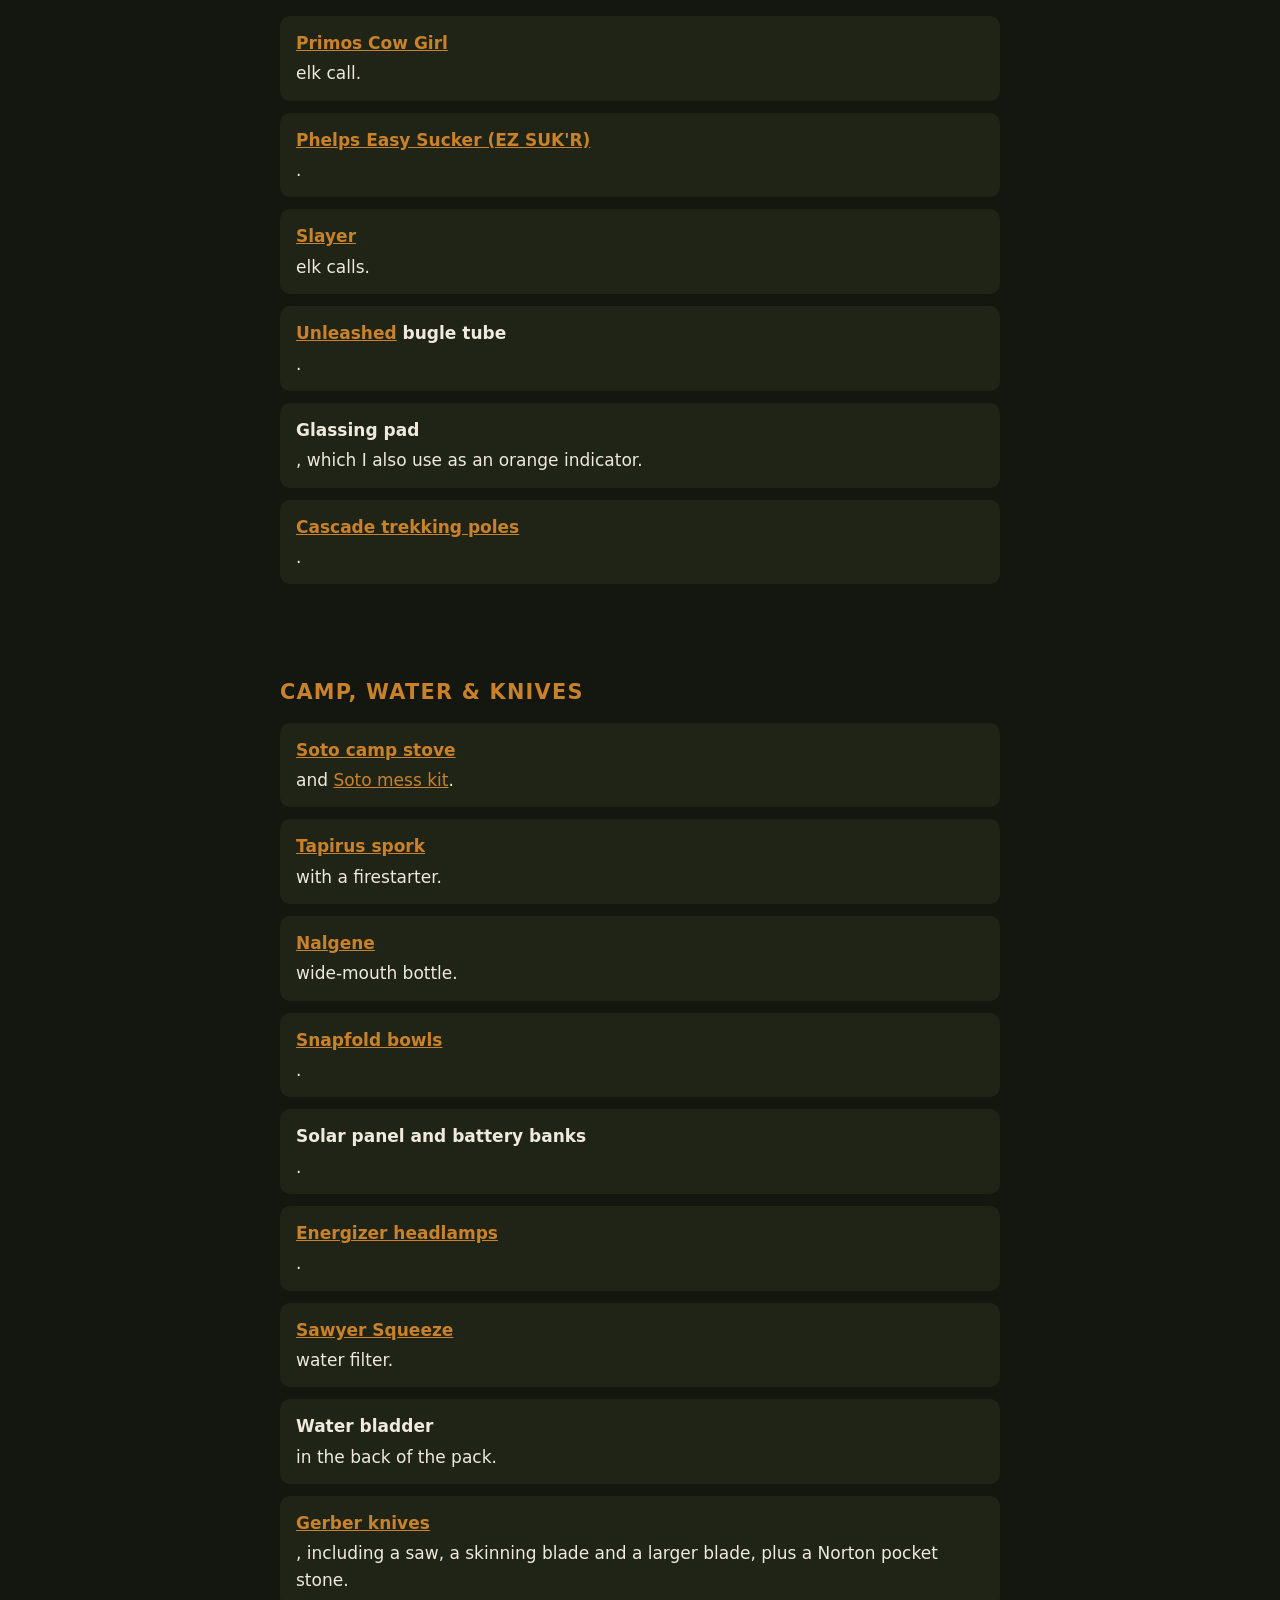
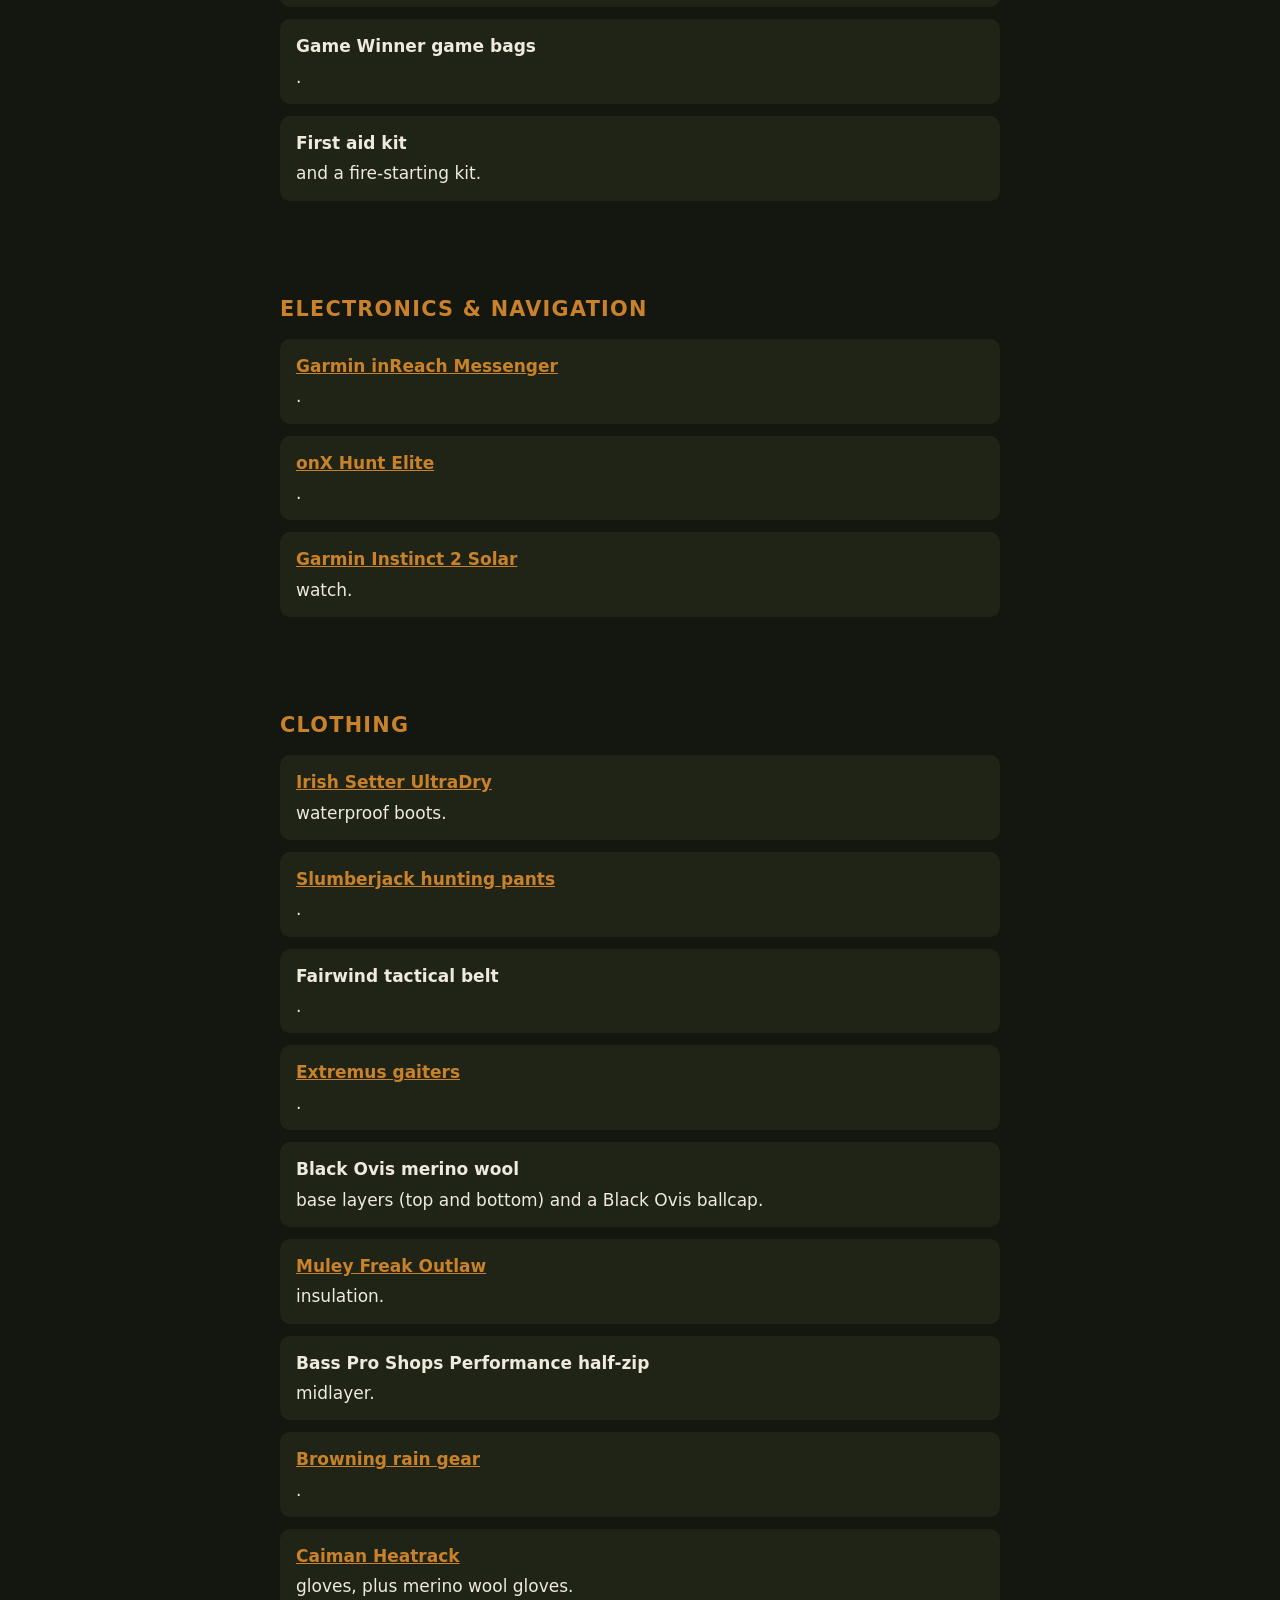
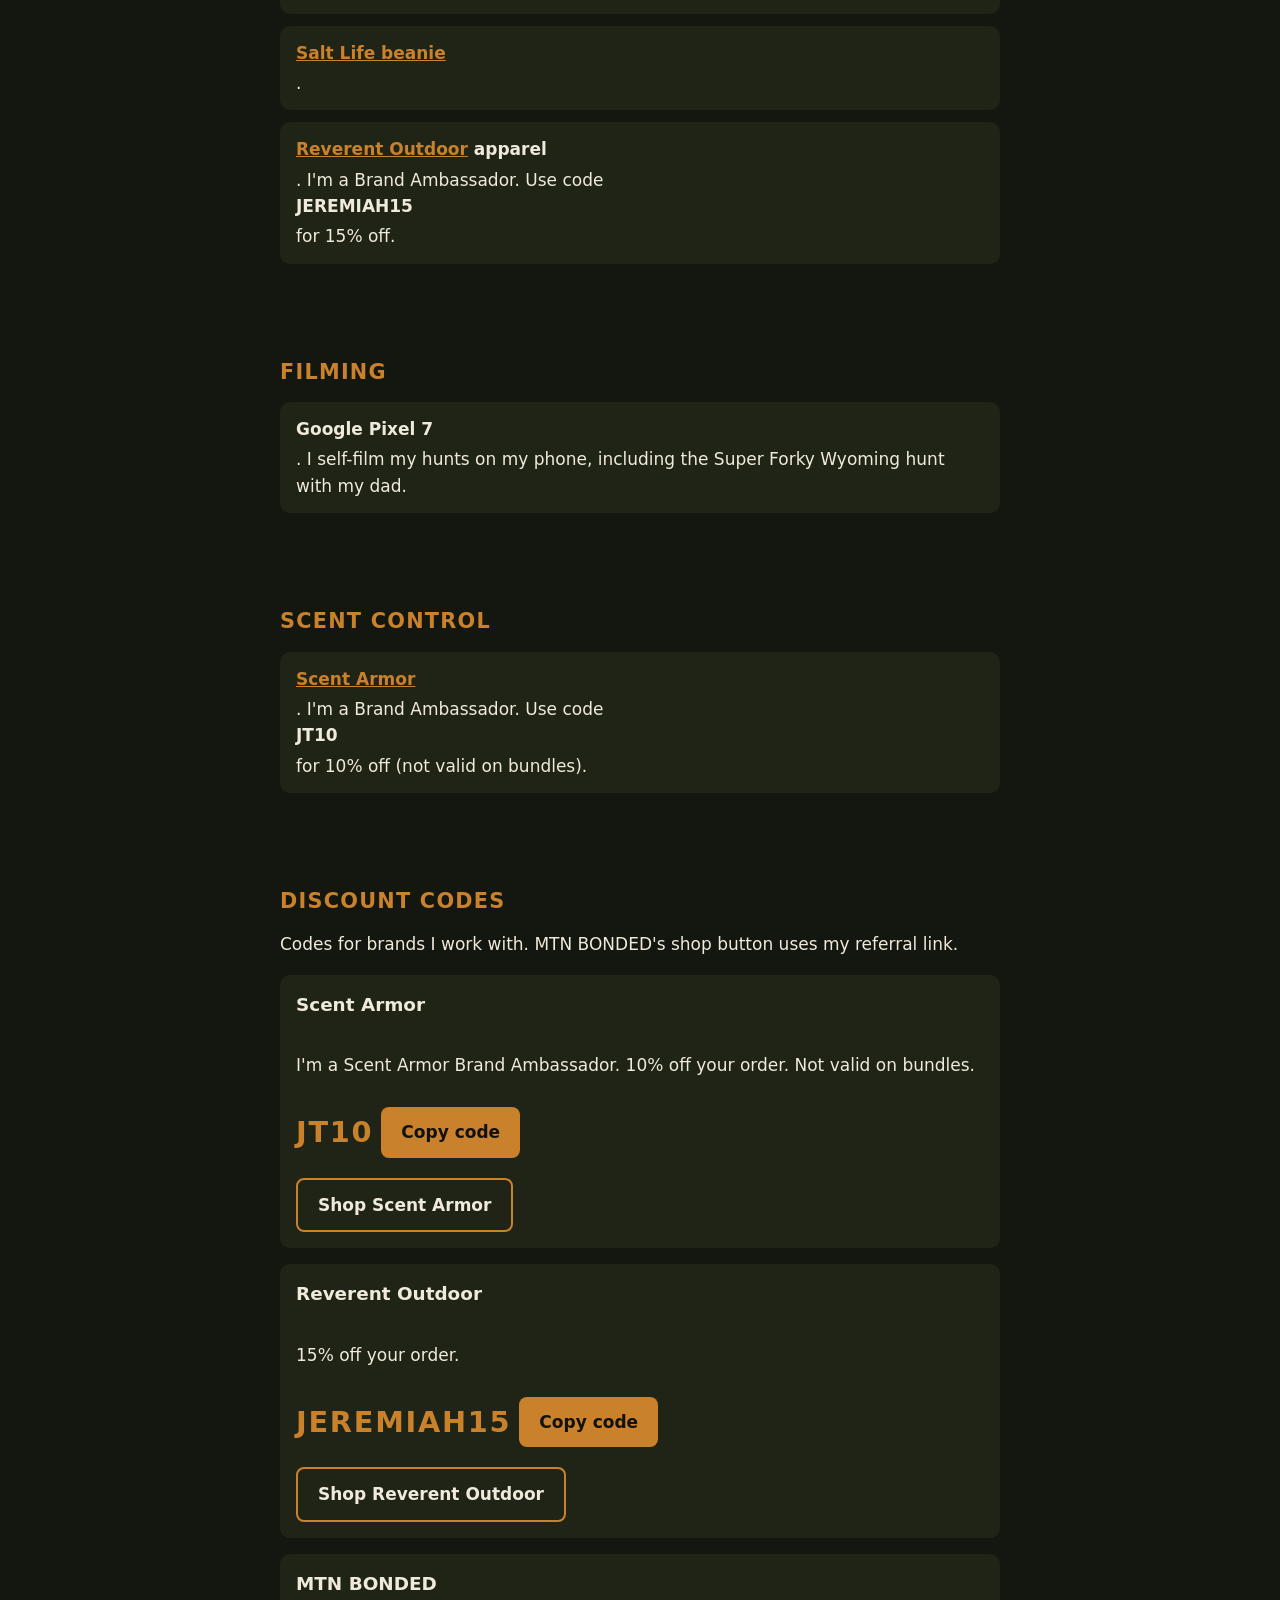
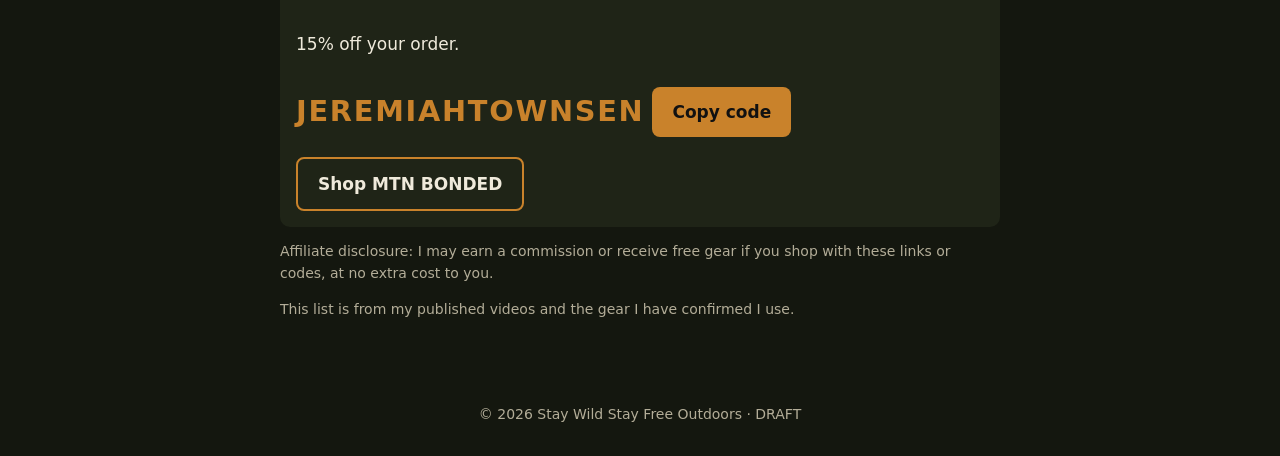
==== commit 5375d50f: "Name the Vortex Crossfire II 3-9x40 on the Savage .270 Update the My Gear rifle entry with the confi" ====
--- a/gear.html
+++ b/gear.html
@@ -37,7 +37,7 @@
 
 <section id="weapons"><h2>Weapons</h2>
 <ul class="gear-list">
-<li><strong>Mossberg Patriot .270</strong> with a <a href="https://www.leupold.com/">Leupold</a> Rifleman 3-9x. This is the rifle I used on my Wyoming Super Forky hunt. I also have an older Savage .270 with a new scope; both are in my rifle prep video.</li>
+<li><strong>Mossberg Patriot .270</strong> with a <a href="https://www.leupold.com/">Leupold</a> Rifleman 3-9x. This is the rifle I used on my Wyoming Super Forky hunt. I also have an older Savage .270 with a <a href="https://vortexoptics.com/vortex-crossfire-ii-3-9x40-riflescope.html">Vortex Crossfire II 3-9x40</a>; both are in my rifle prep video.</li>
 <li><strong><a href="https://bpioutdoors.com/wolf">CVA Wolf V2</a></strong> muzzleloader, with <a href="https://bpioutdoors.com/powerbelt/">Powerbelt .50 cal</a> bullets, Buckhorn powder and primers.</li>
 <li><strong><a href="https://javelinbipod.com/products/javelin-lite">Spartan Javelin Lite bipod</a></strong>. I used this while sighting in for the Wyoming rifle season.</li>
 </ul>
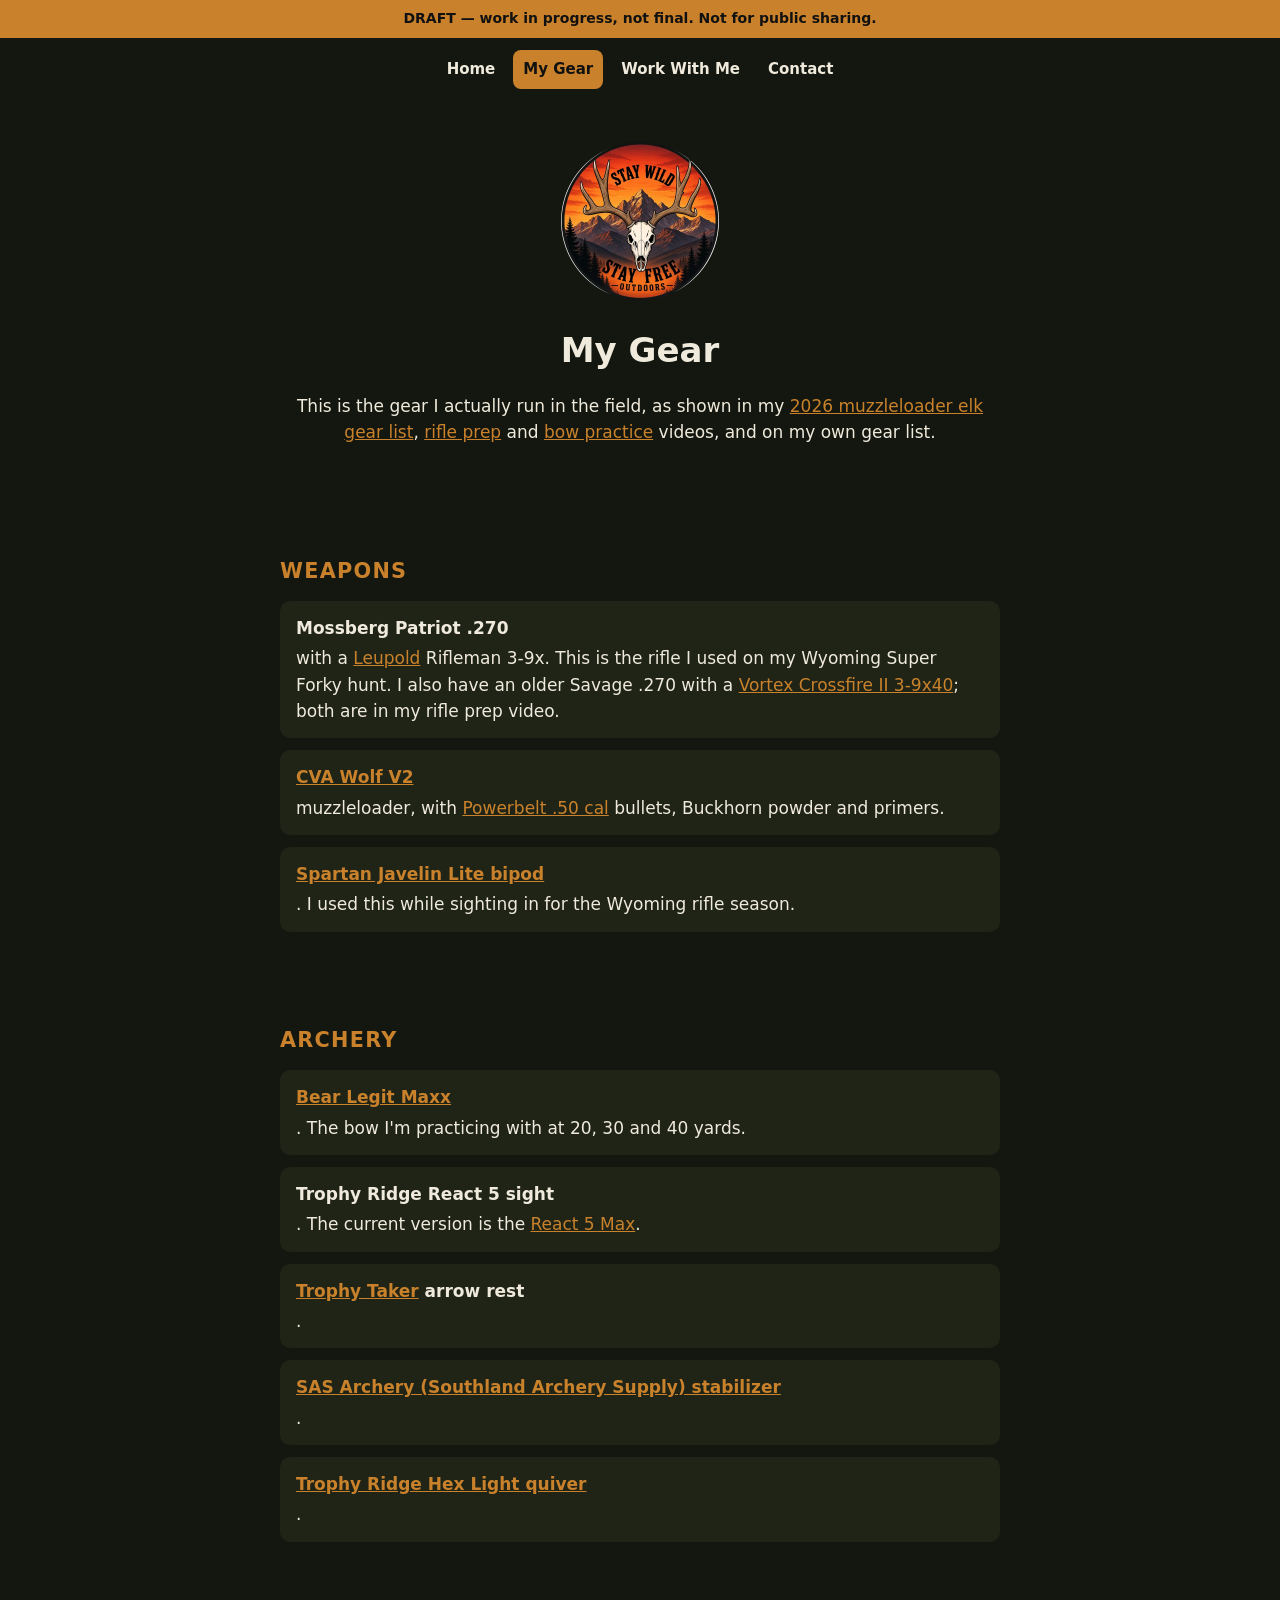
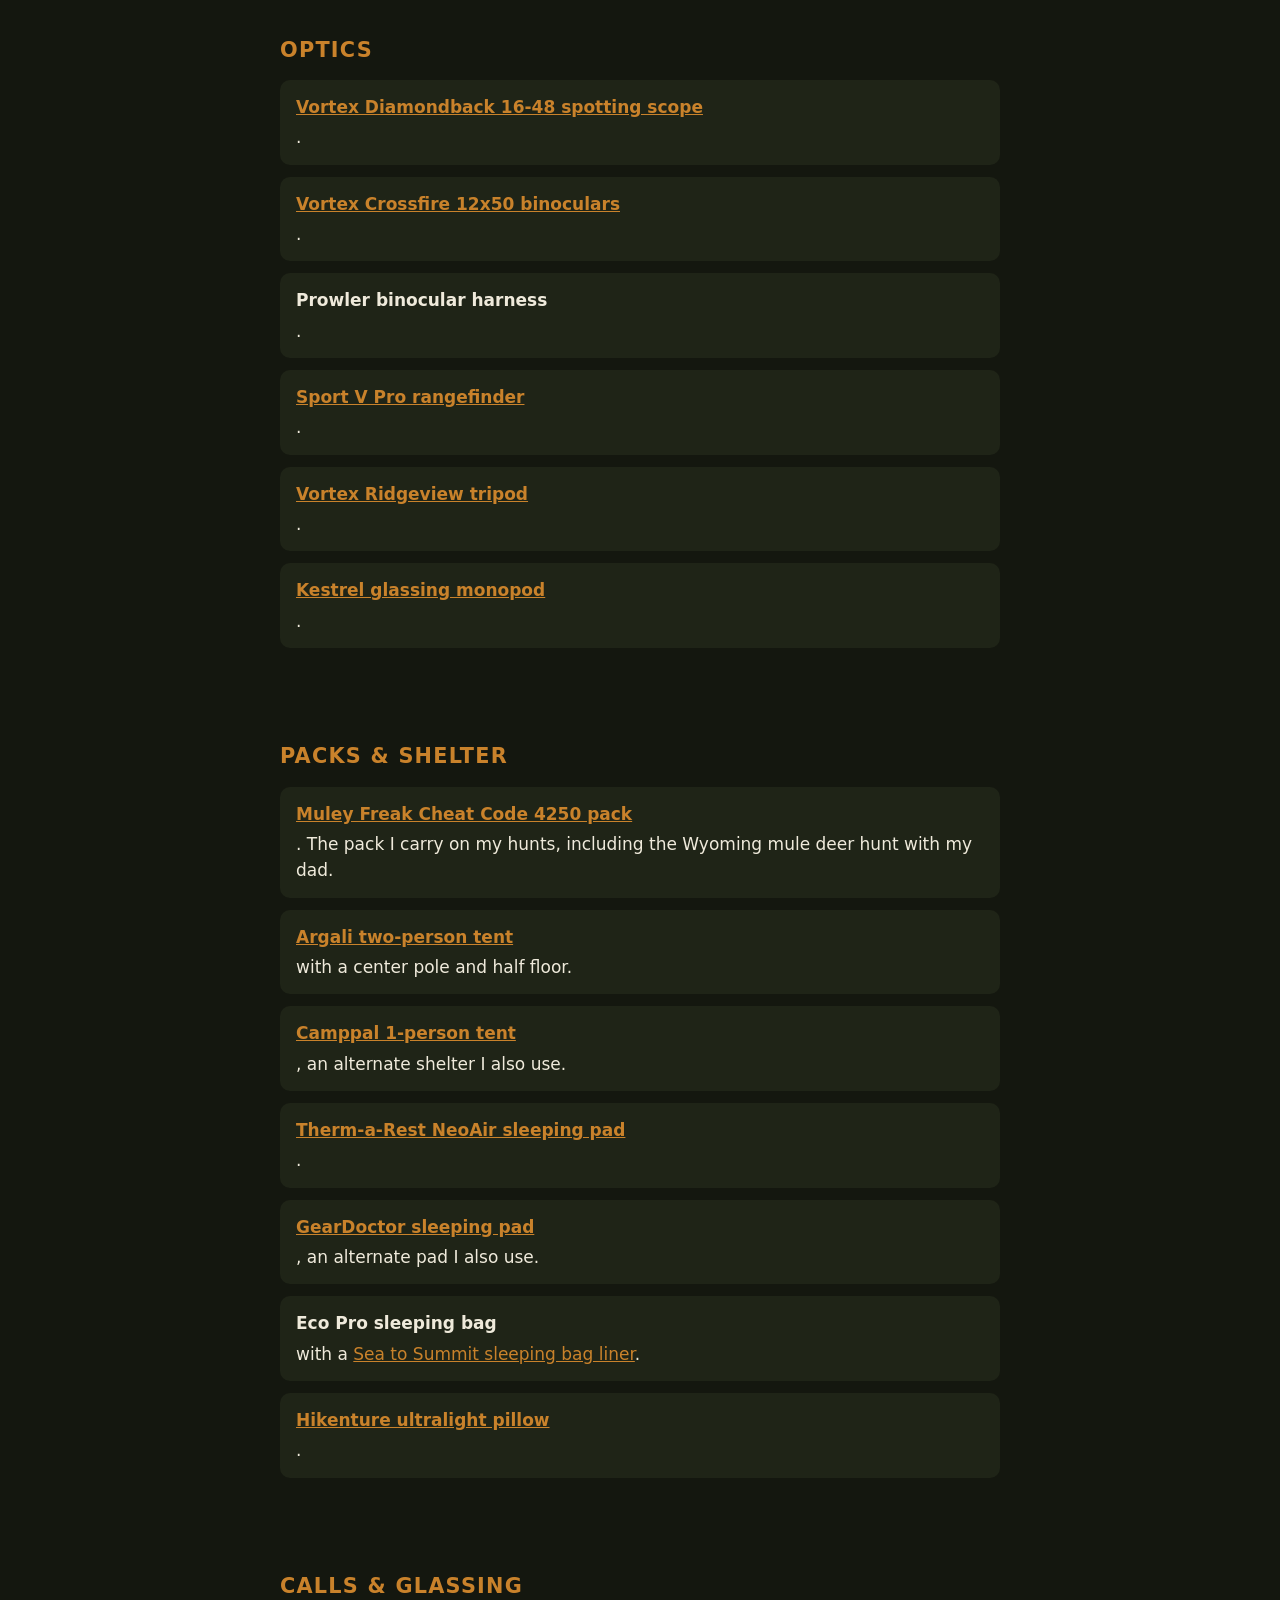
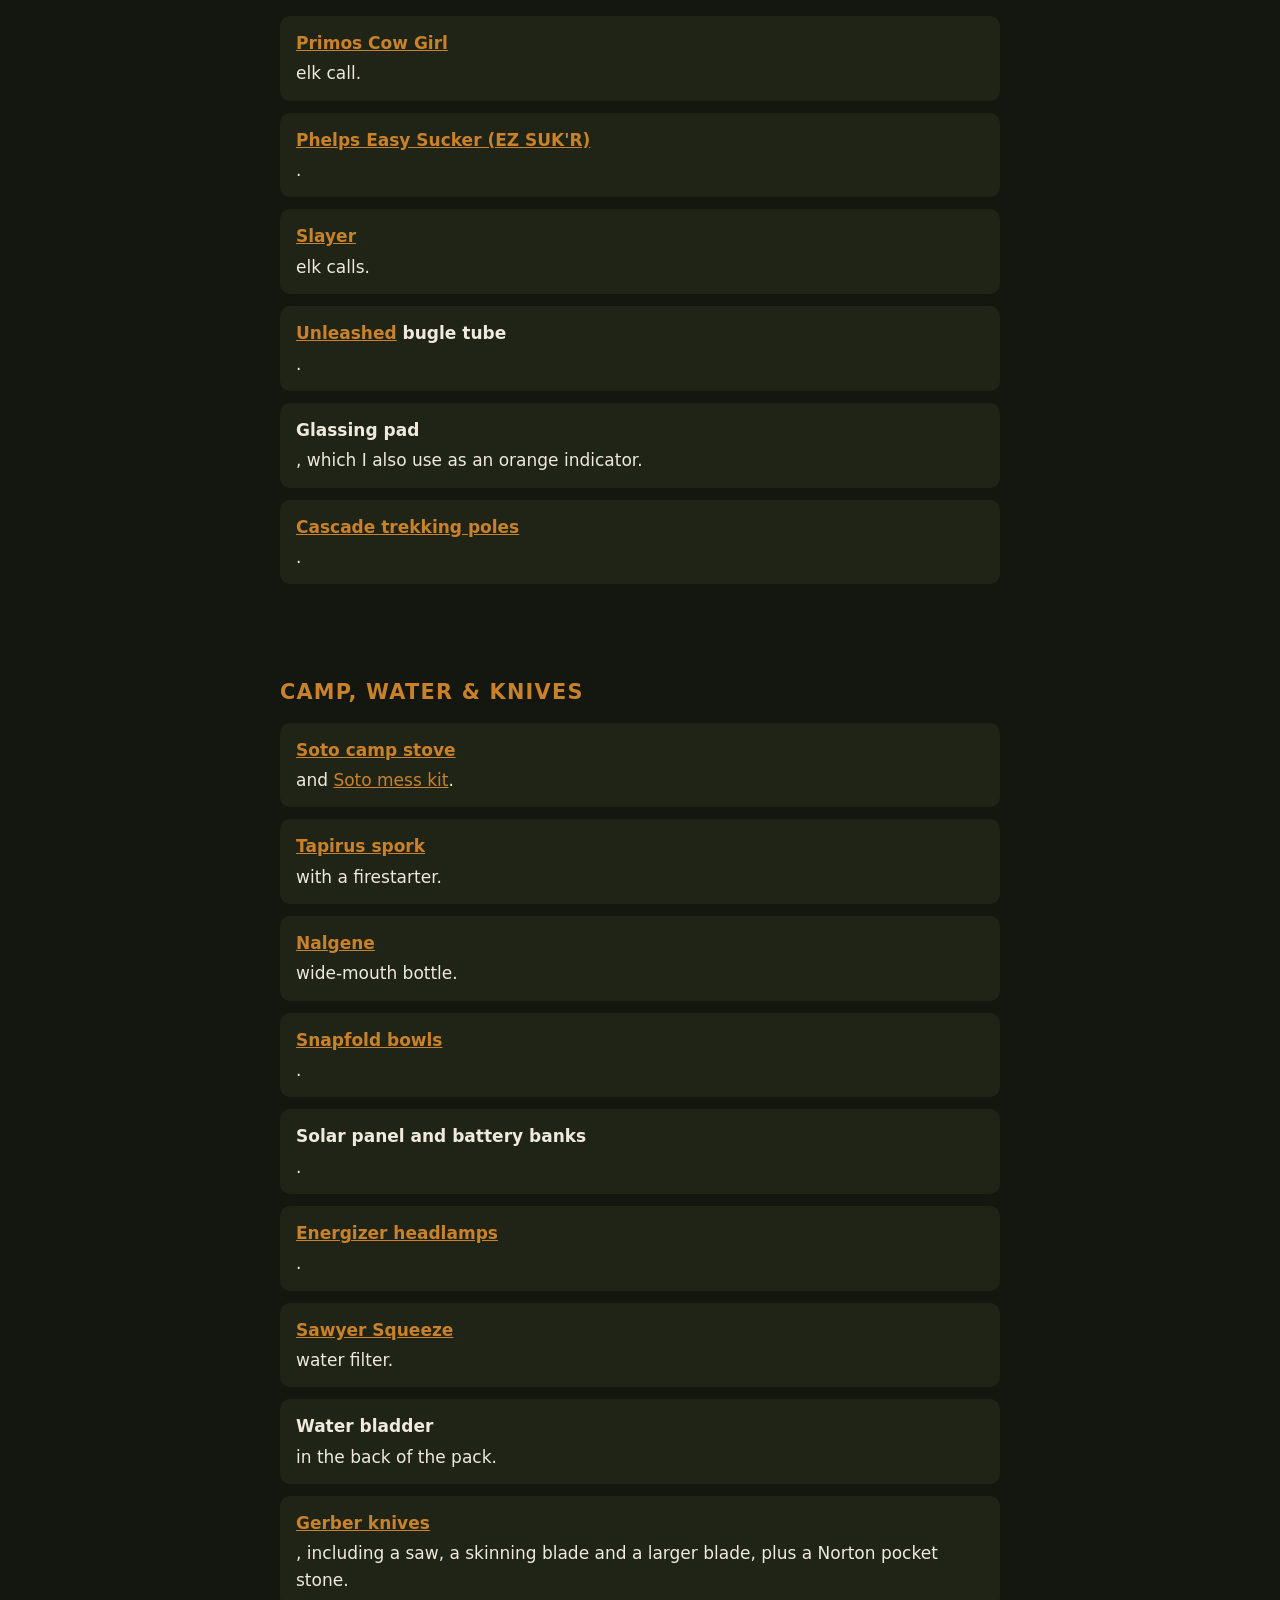
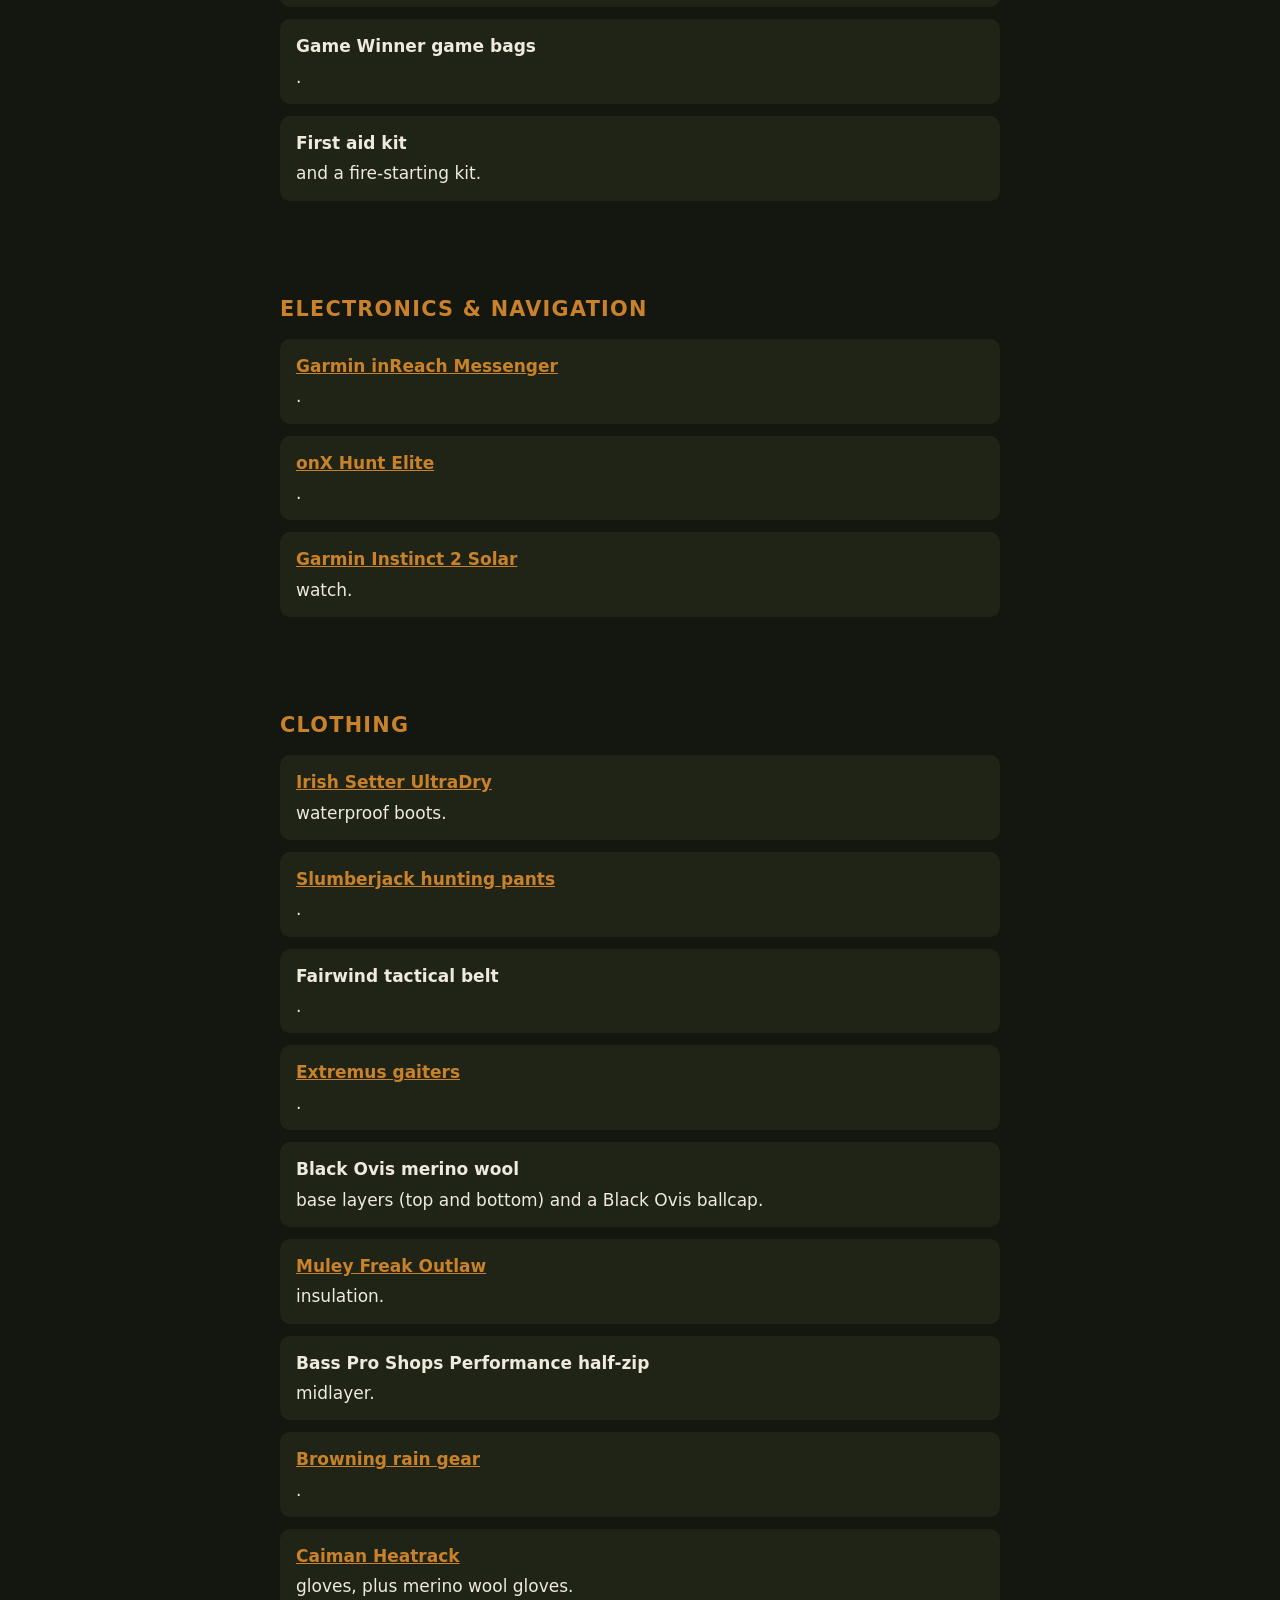
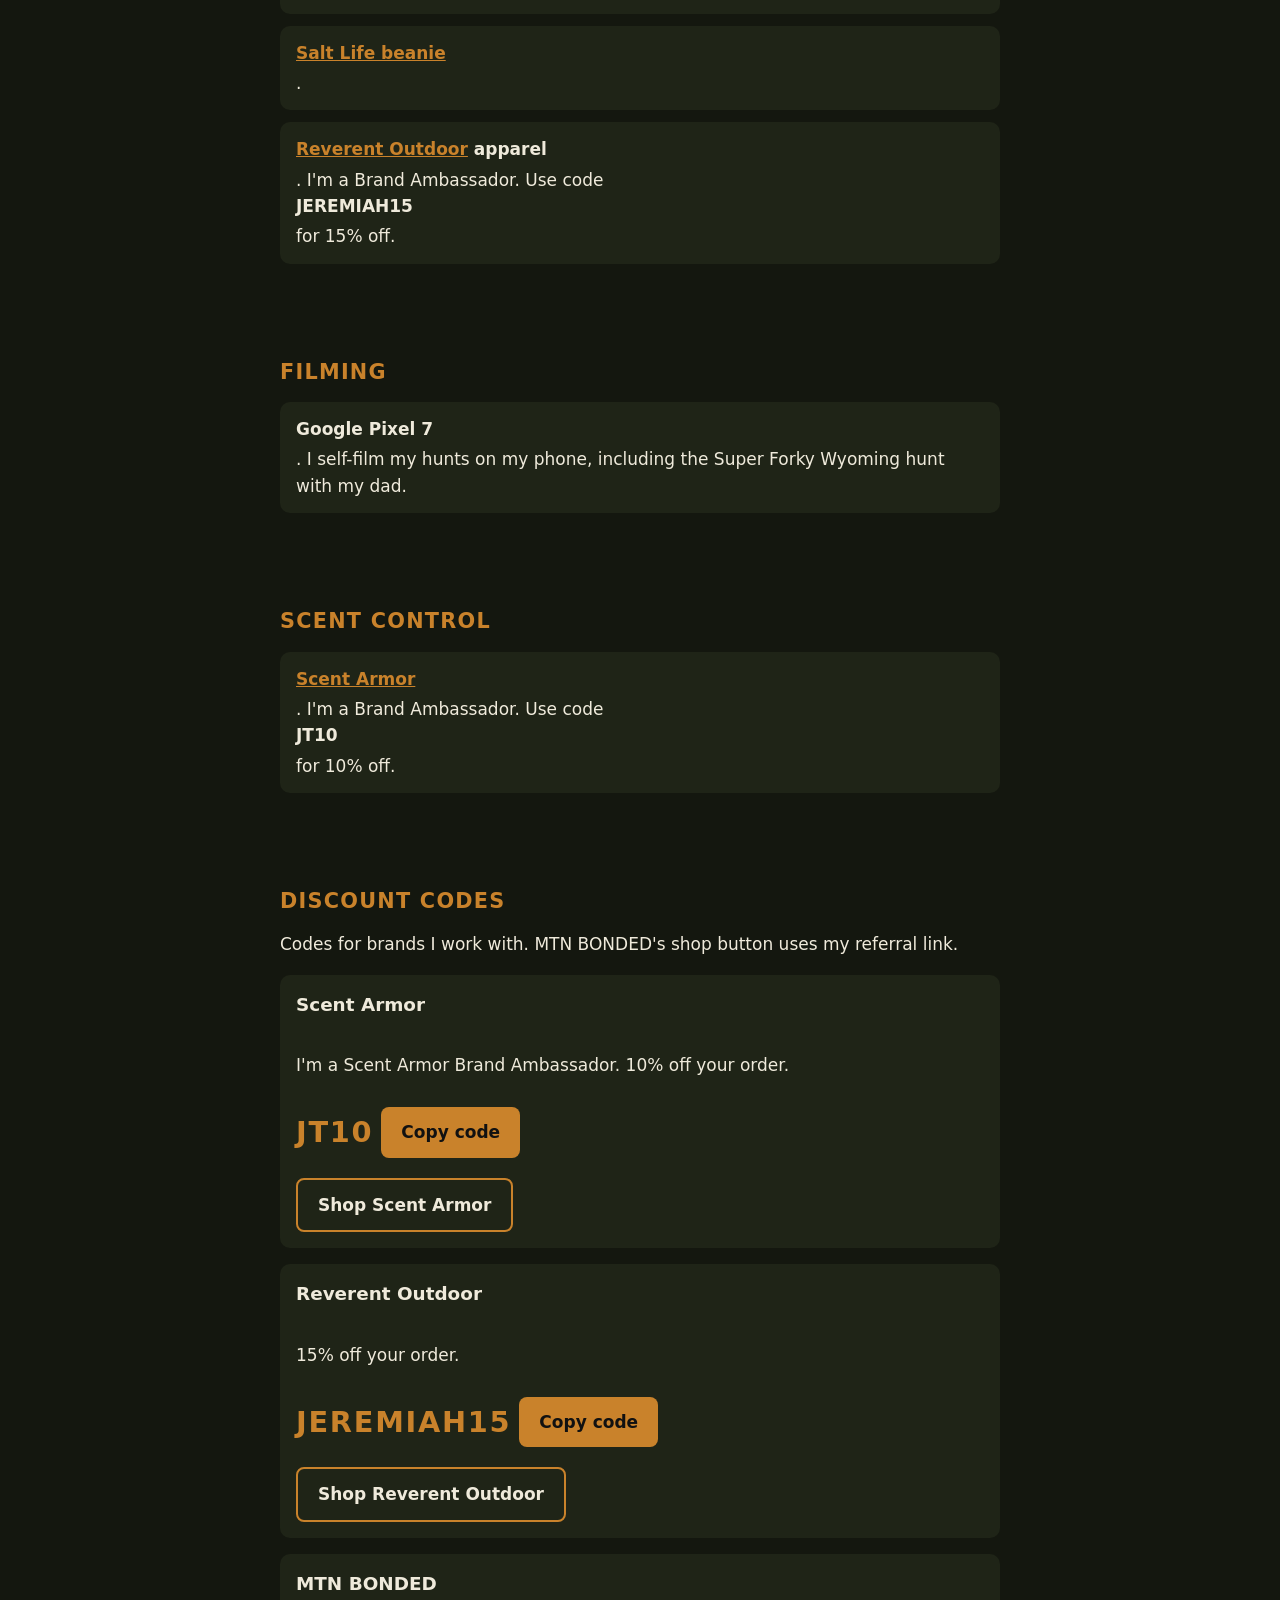
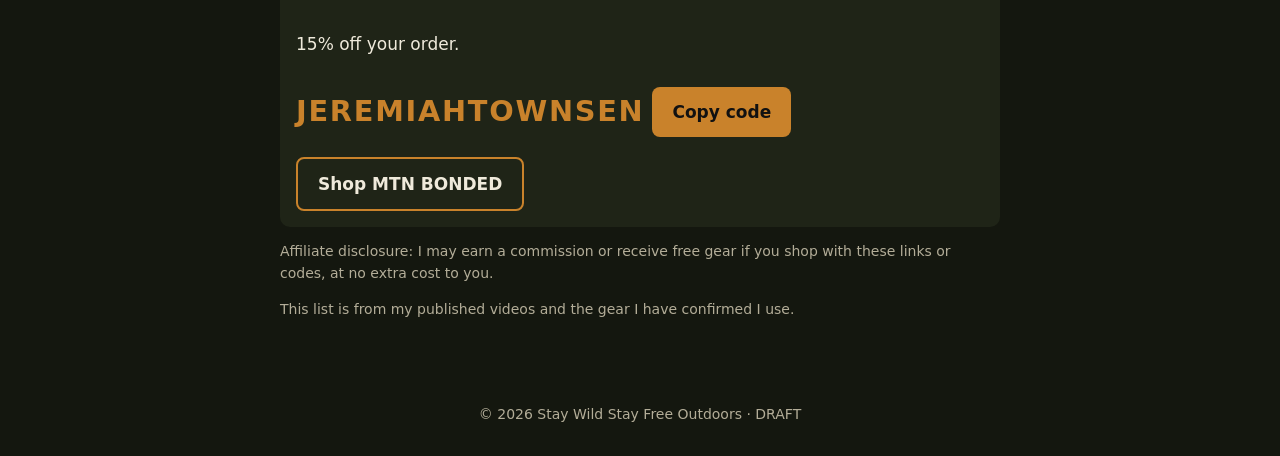
==== commit 4f2dc809: "Scent Armor: JT10 for 10% off, drop bundle note" ====
--- a/gear.html
+++ b/gear.html
@@ -136,7 +136,7 @@
 
 <section id="scent"><h2>Scent Control</h2>
 <ul class="gear-list">
-<li><strong><a href="https://scentarmor.com">Scent Armor</a></strong>. I'm a Brand Ambassador. Use code <strong>JT10</strong> for 10% off (not valid on bundles).</li>
+<li><strong><a href="https://scentarmor.com">Scent Armor</a></strong>. I'm a Brand Ambassador. Use code <strong>JT10</strong> for 10% off.</li>
 </ul>
 </section>
 
@@ -145,7 +145,7 @@
 <div class="grid codes">
 <div class="box code-card">
 <h3>Scent Armor</h3>
-<p>I'm a Scent Armor Brand Ambassador. 10% off your order. Not valid on bundles.</p>
+<p>I'm a Scent Armor Brand Ambassador. 10% off your order.</p>
 <div class="code-row">
 <div class="code">JT10</div>
 <button type="button" class="btn" data-code="JT10">Copy code</button>
